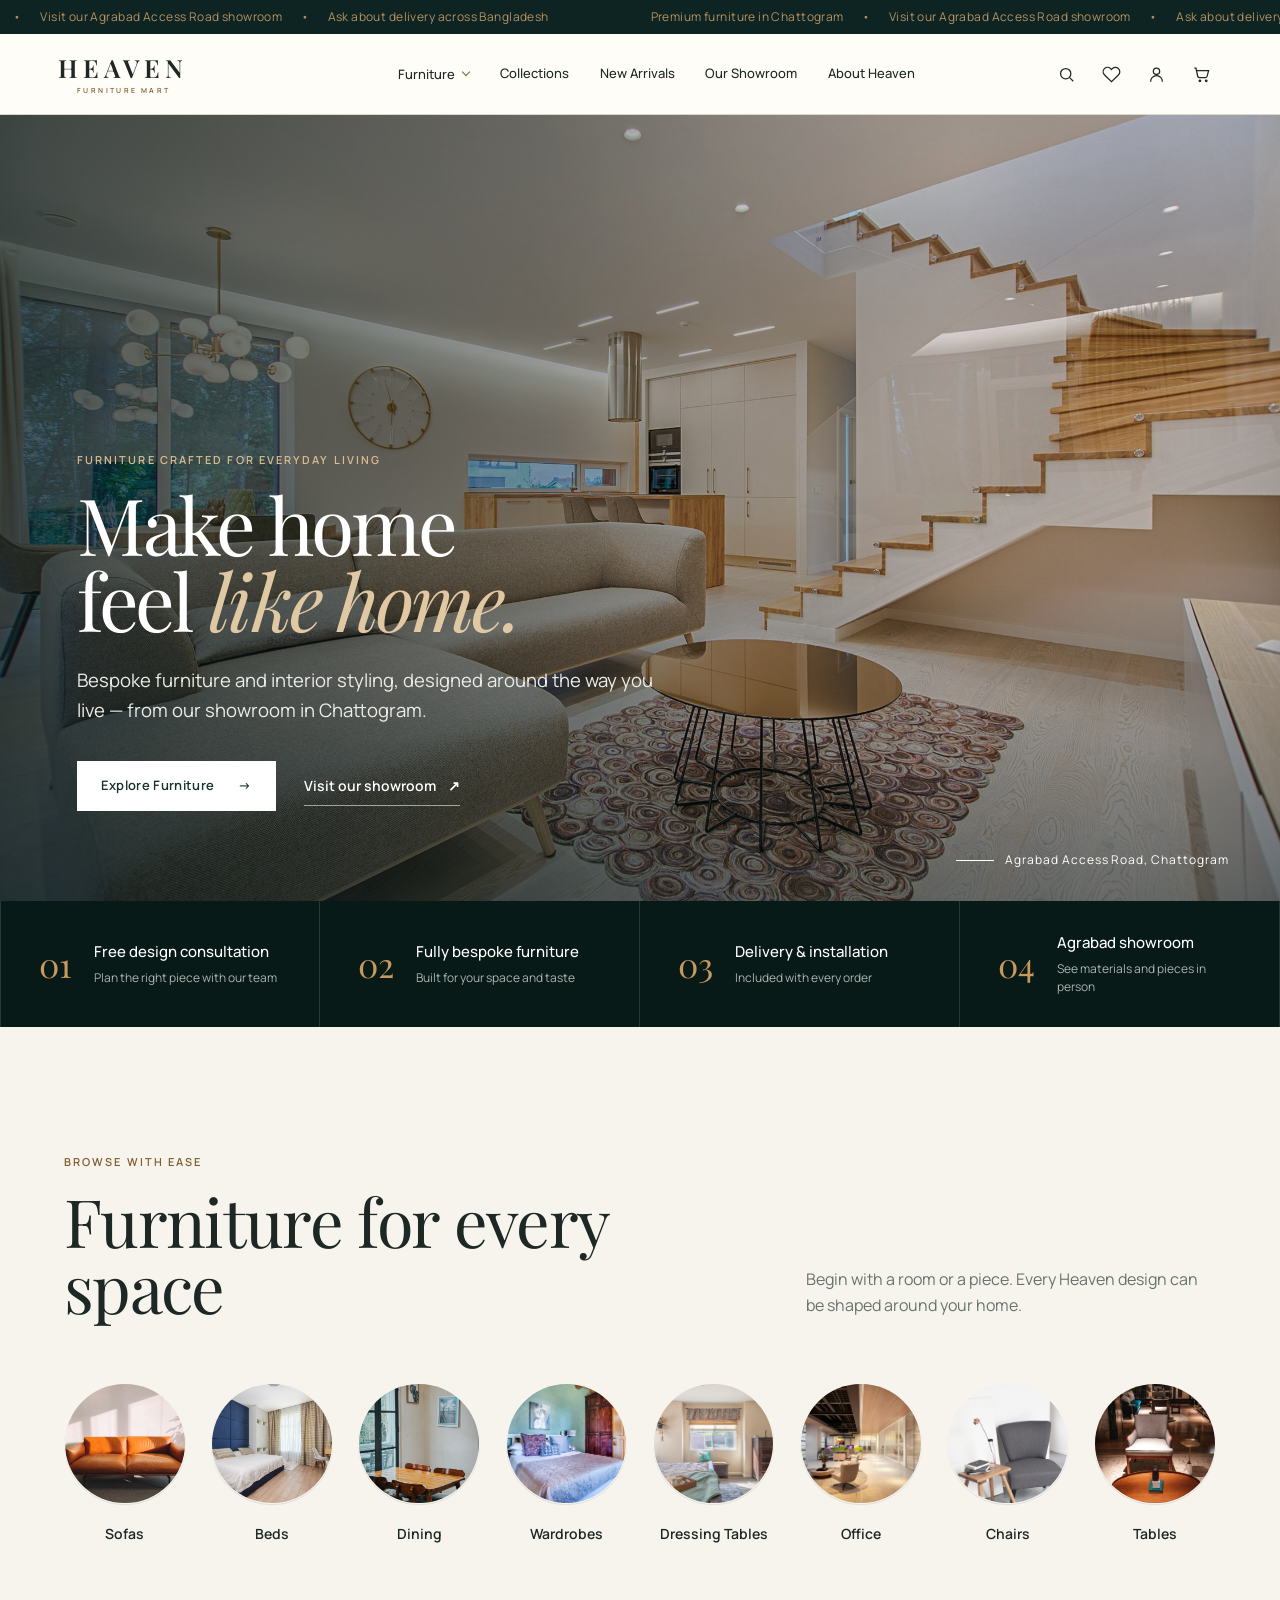
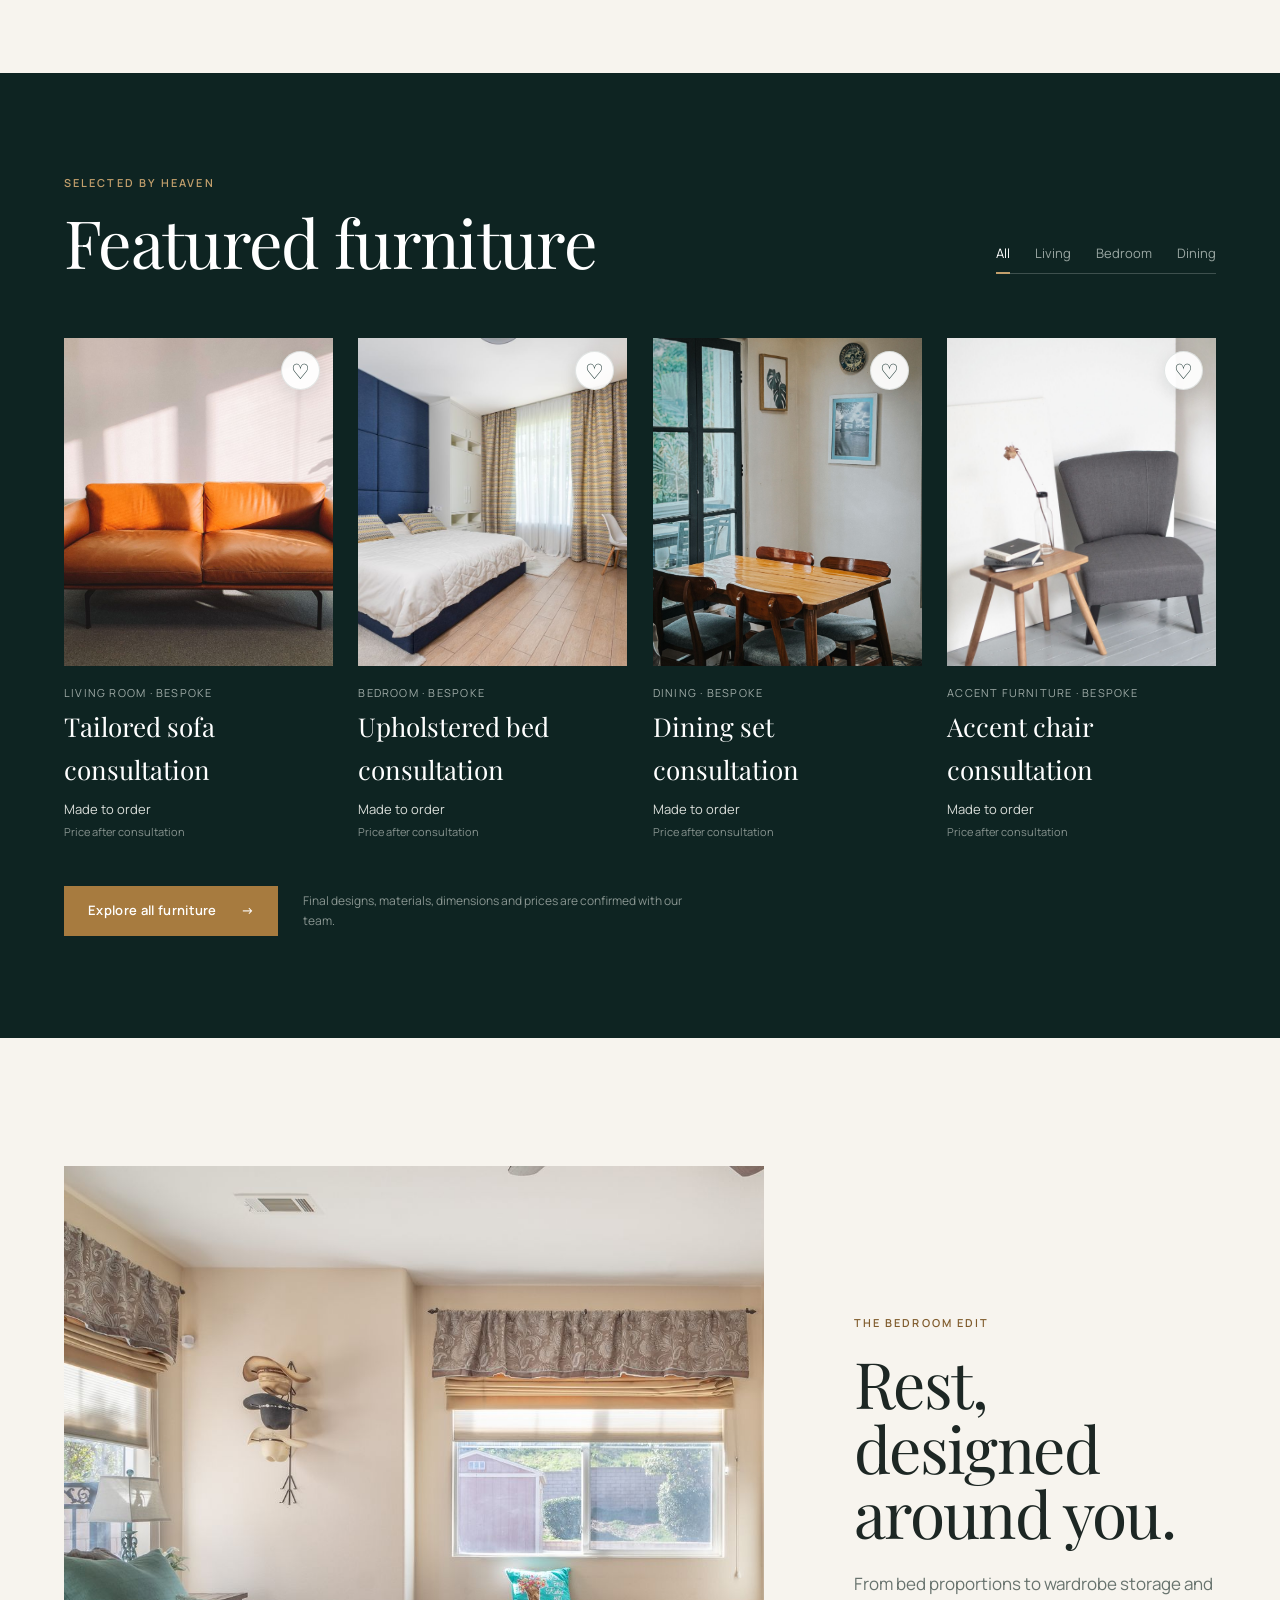
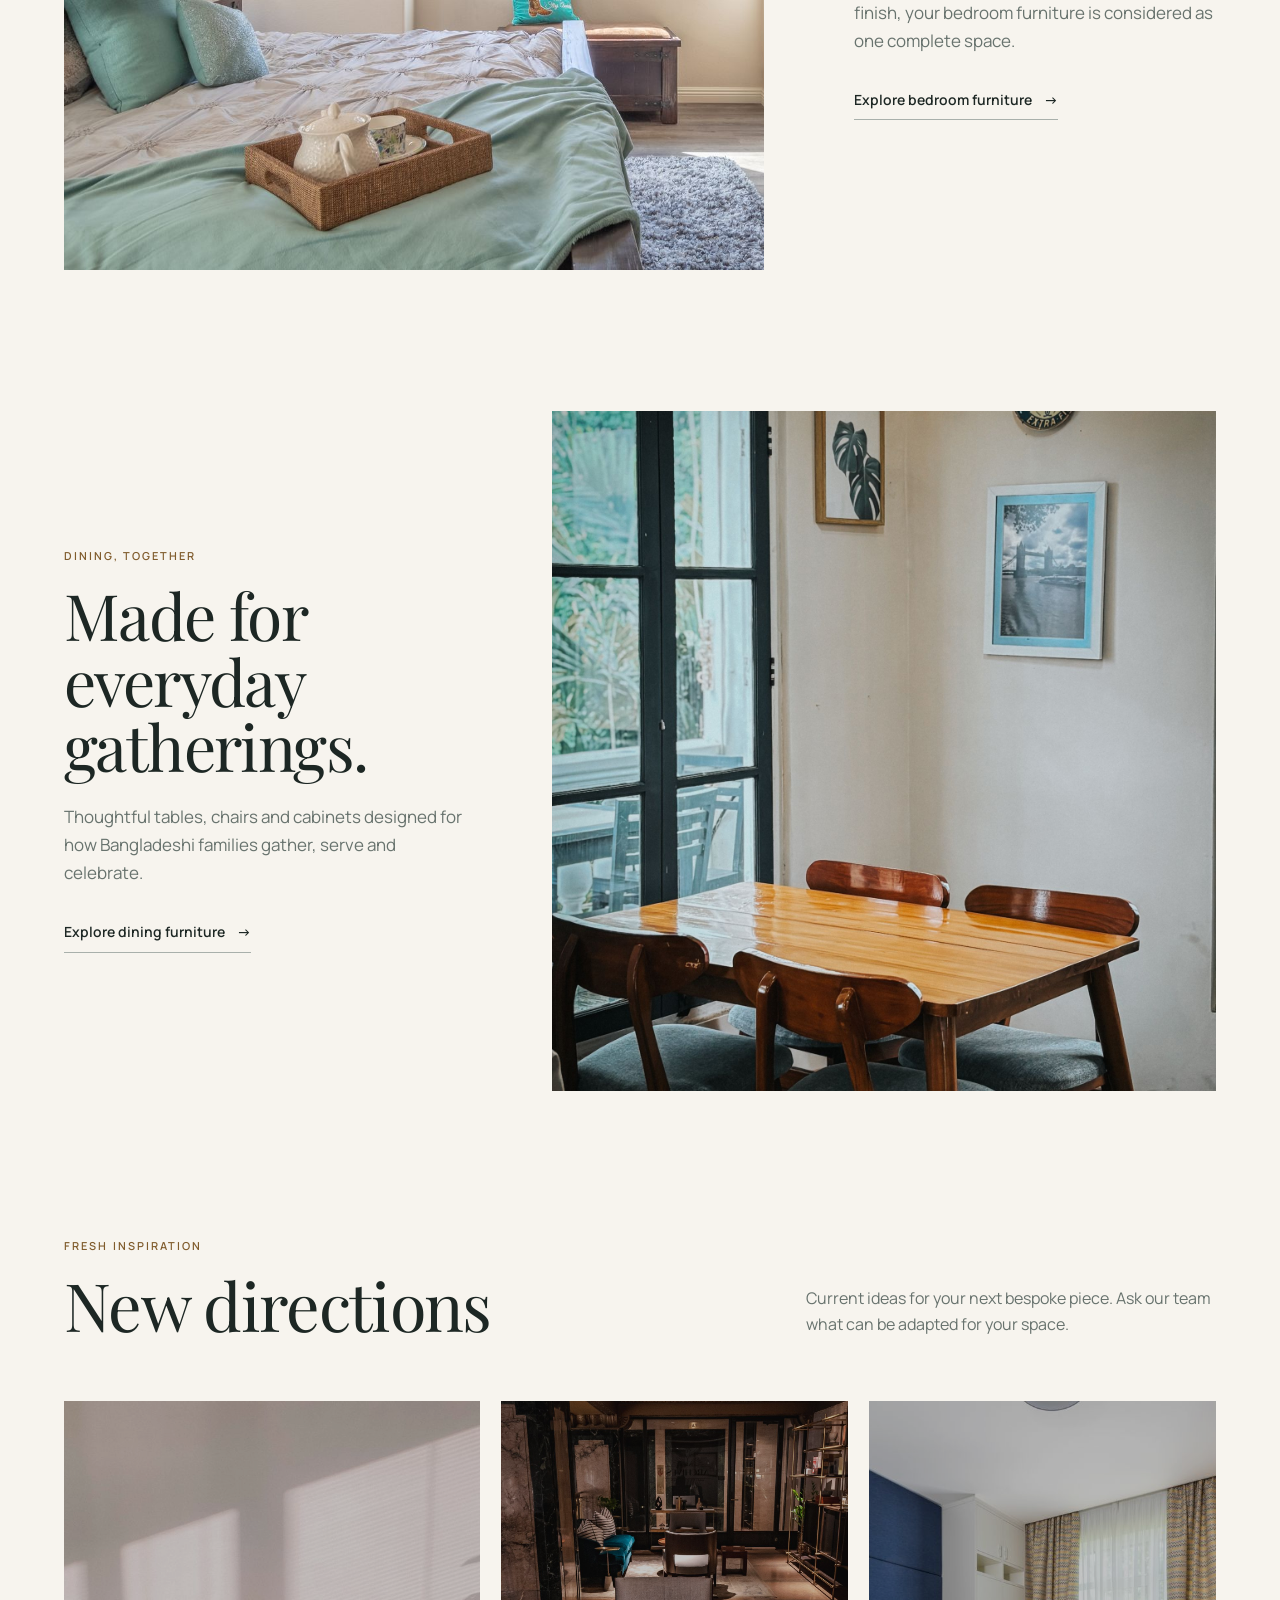
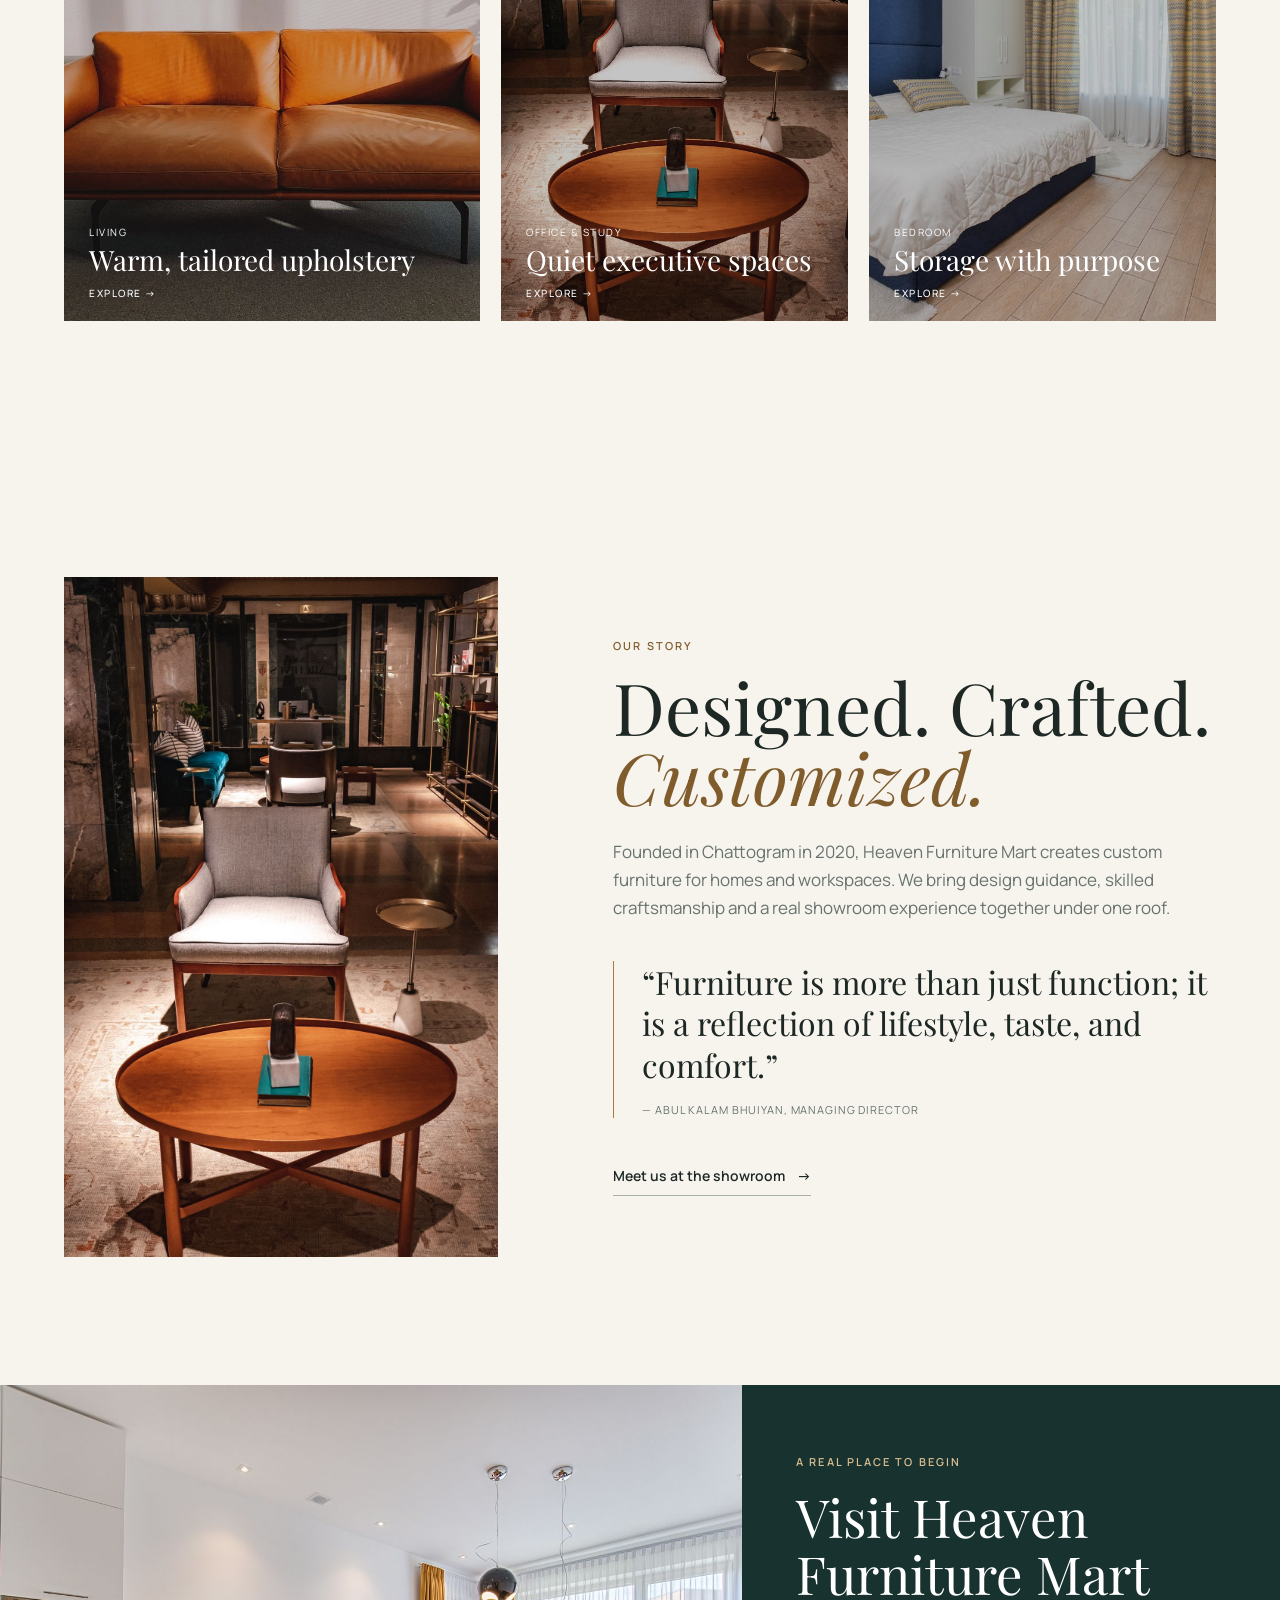
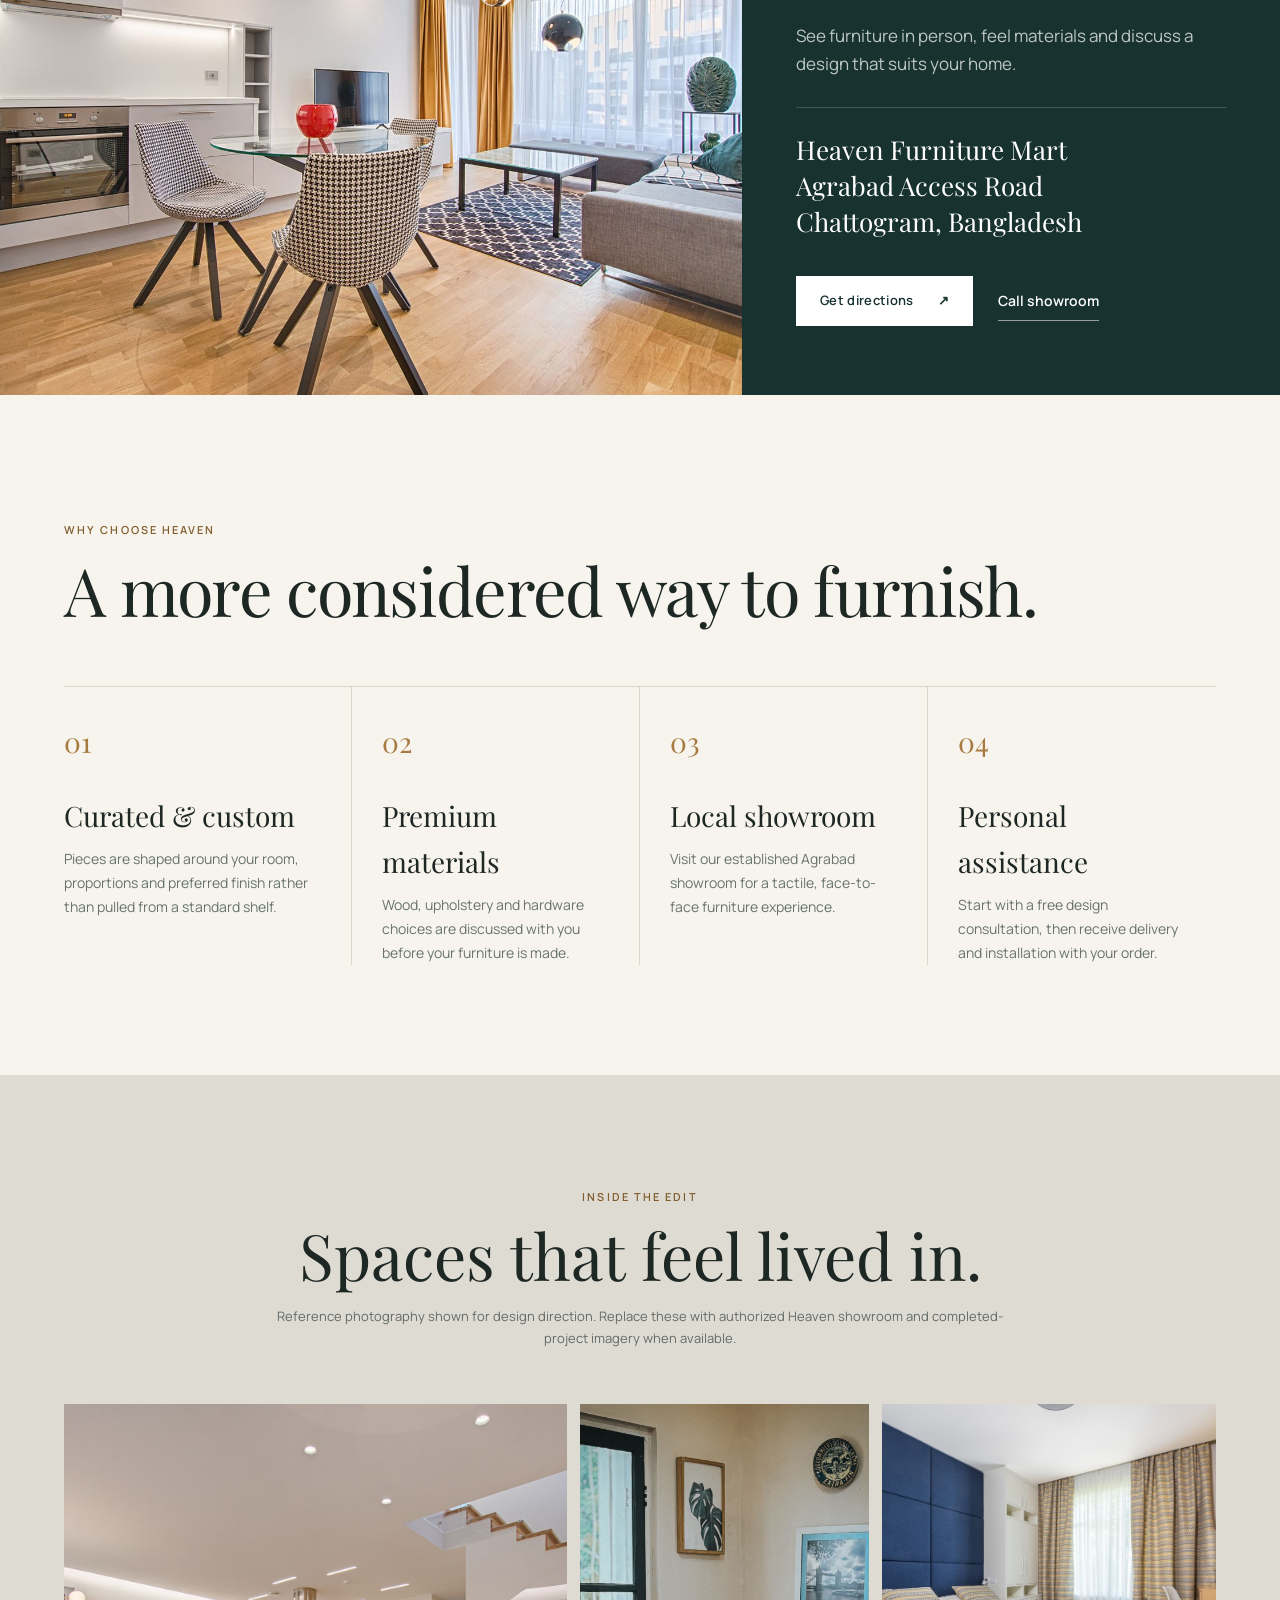
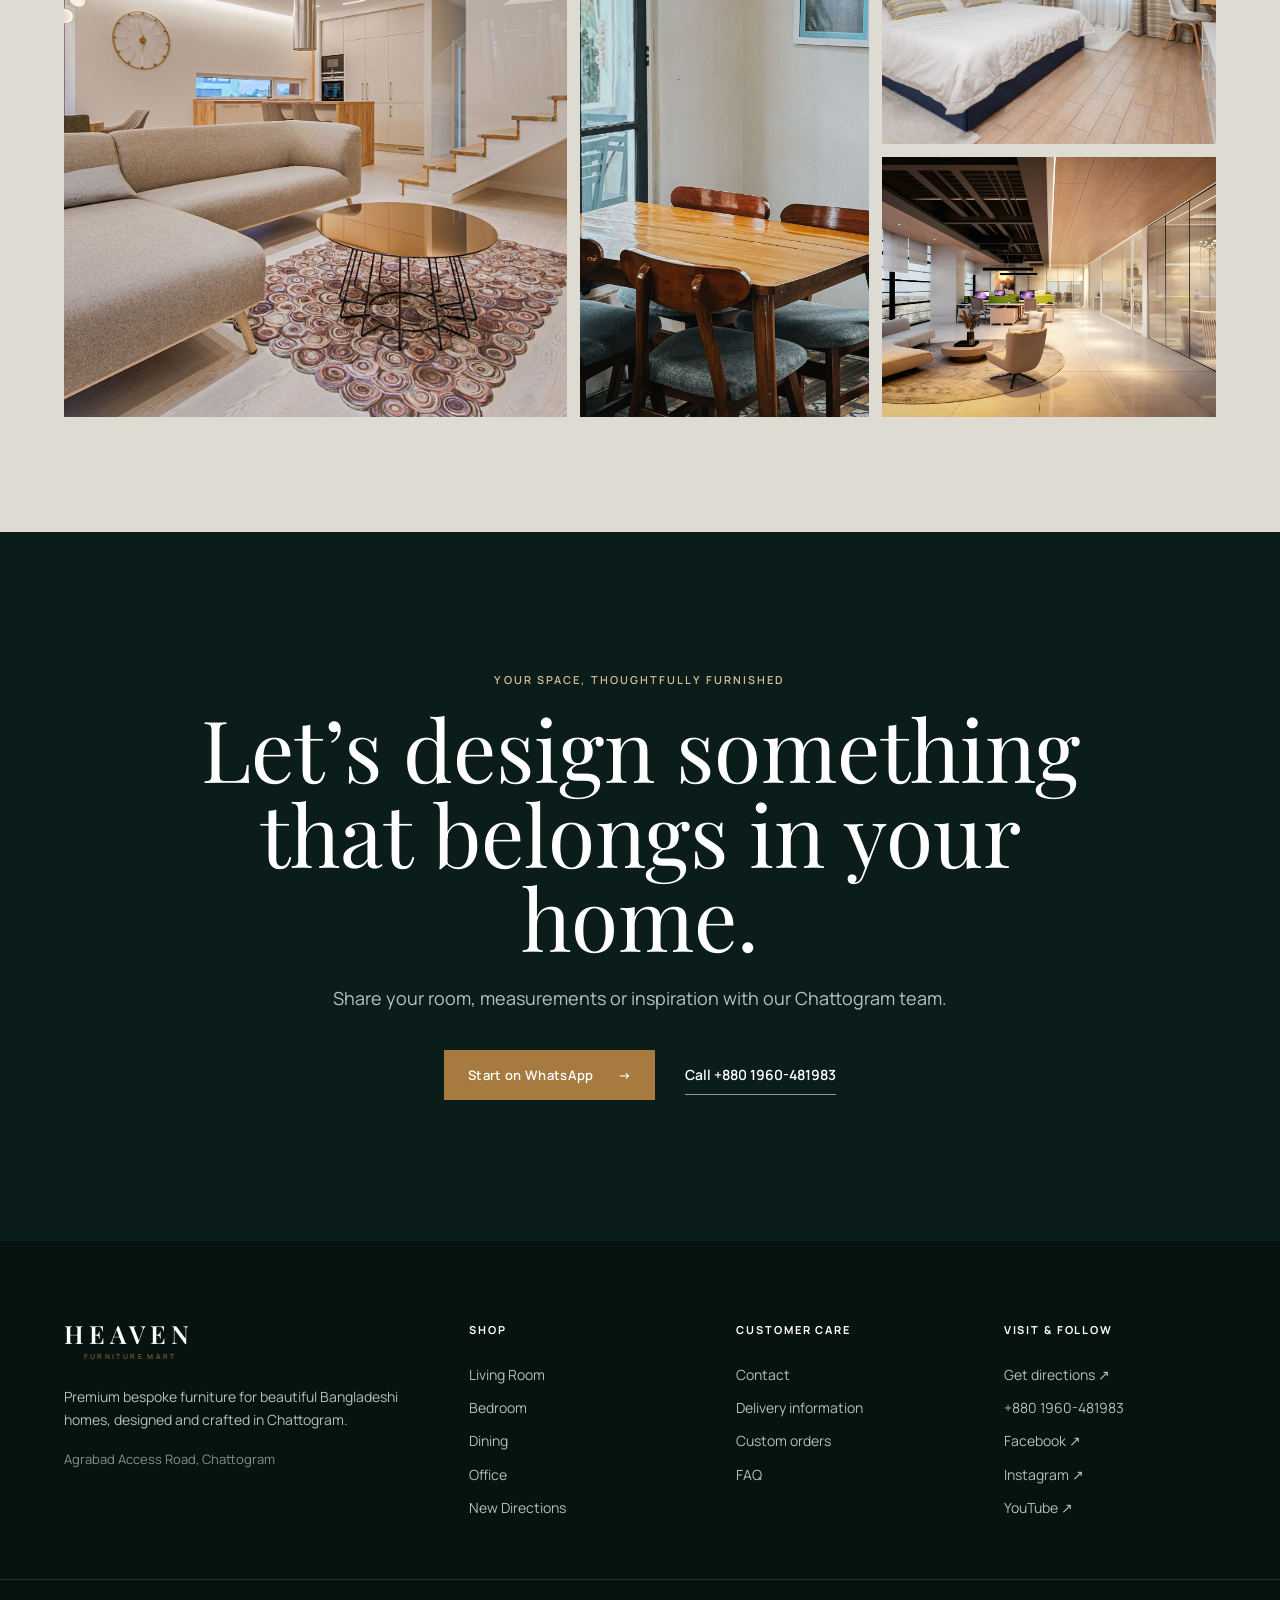
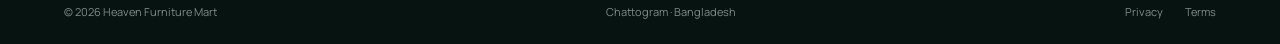
==== index.html @ 1f2bc3b7 "Add site files" ====
<!doctype html>
<html lang="en">
<head>
  <meta charset="utf-8">
  <meta name="viewport" content="width=device-width,initial-scale=1">
  <title>Heaven Furniture Mart | Furniture Shop in Chattogram</title>
  <meta name="description" content="Explore bespoke sofas, beds, dining sets, wardrobes and office furniture at Heaven Furniture Mart on Agrabad Access Road, Chattogram.">
  <meta name="theme-color" content="#17322f">
  <meta property="og:type" content="website">
  <meta property="og:title" content="Heaven Furniture Mart — Furniture Crafted Around You">
  <meta property="og:description" content="Premium bespoke furniture and interior styling from our showroom in Agrabad, Chattogram.">
  <meta property="og:locale" content="en_BD">
  <meta name="twitter:card" content="summary_large_image">
  <link rel="preconnect" href="https://fonts.googleapis.com">
  <link rel="preconnect" href="https://fonts.gstatic.com" crossorigin>
  <link href="https://fonts.googleapis.com/css2?family=Manrope:wght@400;500;600&family=Playfair+Display:ital,wght@0,500;0,600;1,500&display=swap" rel="stylesheet">
  <link rel="preload" as="image" href="assets/images/hero-living-room.jpg" fetchpriority="high">
  <link rel="stylesheet" href="styles.css">
  <script type="application/ld+json">
  {"@context":"https://schema.org","@type":["FurnitureStore","LocalBusiness"],"name":"Heaven Furniture Mart","description":"Bespoke furniture and interior styling showroom in Chattogram, Bangladesh.","foundingDate":"2020","founder":{"@type":"Person","name":"Abul Kalam Bhuiyan"},"telephone":"+8801960481983","email":"heavenfurnituremart@gmail.com","address":{"@type":"PostalAddress","streetAddress":"Agrabad Access Road","addressLocality":"Chattogram","addressCountry":"BD"},"sameAs":["https://www.facebook.com/HeavenFurnitureMart","https://www.instagram.com/heaven_furniture_ltd","https://www.youtube.com/@HeavenFurnitureMart"]}
  </script>
</head>
<body id="top">
  <a class="skip-link" href="#main">Skip to main content</a>
  <div class="utility-bar" role="note" aria-label="Heaven Furniture Mart information">
    <div class="utility-bar__track">
      <span>Premium furniture in Chattogram <i>•</i> Visit our Agrabad Access Road showroom <i>•</i> Ask about delivery across Bangladesh</span>
      <span aria-hidden="true">Premium furniture in Chattogram <i>•</i> Visit our Agrabad Access Road showroom <i>•</i> Ask about delivery across Bangladesh</span>
    </div>
  </div>

  <header class="site-header" id="siteHeader">
    <div class="nav-shell">
      <a class="brand" href="#top" aria-label="Heaven Furniture Mart home"><span class="brand__words"><b>HEAVEN</b><small>FURNITURE MART</small></span></a>
      <nav class="desktop-nav" aria-label="Primary navigation">
        <button class="nav-trigger" id="furnitureTrigger" type="button" aria-expanded="false" aria-controls="megaMenu">Furniture <span class="nav-chevron" aria-hidden="true"></span></button>
        <a href="#collections">Collections</a><a href="#new-arrivals">New Arrivals</a><a href="#showroom">Our Showroom</a><a href="#story">About Heaven</a>
      </nav>
      <div class="nav-actions">
        <button class="icon-btn search-action" type="button" data-open-search aria-label="Search furniture"><svg viewBox="0 0 24 24" aria-hidden="true"><circle cx="11" cy="11" r="6.5"/><path d="m16 16 4.5 4.5"/></svg></button>
        <button class="icon-btn desktop-action" type="button" data-wishlist aria-label="View wishlist"><svg viewBox="0 0 24 24" aria-hidden="true"><path d="M20.8 4.6a5.5 5.5 0 0 0-7.8 0L12 5.7l-1.1-1.1a5.5 5.5 0 0 0-7.8 7.8l1.1 1.1L12 21l7.8-7.5 1.1-1.1a5.5 5.5 0 0 0-.1-7.8Z"/></svg></button>
        <button class="icon-btn desktop-action" type="button" aria-label="Account — coming soon" data-toast="Online accounts will be available with the ecommerce catalogue."><svg viewBox="0 0 24 24" aria-hidden="true"><circle cx="12" cy="8" r="4"/><path d="M4.5 21a7.5 7.5 0 0 1 15 0"/></svg></button>
        <button class="icon-btn" type="button" id="cartButton" aria-label="Open cart"><svg viewBox="0 0 24 24" aria-hidden="true"><path d="M3 4h2l2.2 10.2a2 2 0 0 0 2 1.6h7.9a2 2 0 0 0 1.9-1.4L21 7H6"/><circle cx="10" cy="20" r="1"/><circle cx="18" cy="20" r="1"/></svg></button>
        <button class="menu-btn" id="menuButton" type="button" aria-expanded="false" aria-controls="mobileMenu"><span></span><span></span><span class="sr-only">Open menu</span></button>
      </div>
    </div>
    <div class="mega-menu" id="megaMenu" aria-hidden="true" inert>
      <div class="mega-menu__inner">
        <div><p class="menu-label">Furniture by room</p><div class="mega-links"><a href="living-room-furniture/">Living Room <span>→</span></a><a href="bedroom-furniture/">Bedroom <span>→</span></a><a href="dining-furniture/">Dining <span>→</span></a><a href="office-furniture/">Office &amp; Study <span>→</span></a></div></div>
        <div><p class="menu-label">Popular pieces</p><div class="mega-list"><a href="sofas/">Sofas</a><a href="beds/">Beds</a><a href="wardrobes/">Wardrobes</a><a href="#categories">Dressing tables</a><a href="#categories">Chairs</a><a href="#categories">Tables</a></div></div>
        <a class="mega-feature" href="#bespoke"><img src="assets/images/armchair.jpg" alt="Upholstered armchair and crafted wood table in a refined interior" width="1200" height="1800"><span><small>Heaven bespoke</small>Made for your space <b>Explore →</b></span></a>
      </div>
    </div>
  </header>

  <div class="mobile-menu" id="mobileMenu" aria-hidden="true" inert>
    <div class="mobile-menu__top"><span class="mobile-menu__title">Menu</span><button class="close-btn" type="button" data-close-menu aria-label="Close menu">×</button></div>
    <nav aria-label="Mobile navigation"><details><summary>Furniture <span>+</span></summary><div class="mobile-subnav"><a href="living-room-furniture/">Living Room</a><a href="bedroom-furniture/">Bedroom</a><a href="dining-furniture/">Dining</a><a href="office-furniture/">Office &amp; Study</a><a href="sofas/">Sofas</a><a href="beds/">Beds</a><a href="wardrobes/">Wardrobes</a></div></details><a href="#collections" data-mobile-link>Collections</a><a href="#new-arrivals" data-mobile-link>New Arrivals</a><a href="#showroom" data-mobile-link>Visit Showroom</a><a href="#story" data-mobile-link>About Heaven</a><a href="#contact" data-mobile-link>Contact</a></nav>
    <div class="mobile-menu__contact"><a href="tel:+8801960481983">+880 1960-481983</a><span>Agrabad Access Road, Chattogram</span></div>
  </div>

  <main id="main">
    <section class="hero hero-slider" id="heroSlider" aria-label="Featured furniture and interiors">
      <article class="hero__slide is-active" aria-hidden="false">
        <img class="hero__image" src="assets/images/hero-living-room.jpg" alt="Bright contemporary living room with upholstered sofa and wood furniture" width="2048" height="1365" fetchpriority="high">
        <div class="hero__shade"></div>
        <div class="hero__content"><p class="eyebrow eyebrow--light">Furniture crafted for everyday living</p><h1 id="hero-title">Make home feel <em>like home.</em></h1><p class="hero__copy">Bespoke furniture and interior styling, designed around the way you live — from our showroom in Chattogram.</p><div class="hero__actions"><a class="button button--light" href="#collections">Explore Furniture <span>→</span></a><a class="text-link text-link--light" href="#showroom">Visit our showroom <span>↗</span></a></div></div>
      </article>
      <article class="hero__slide" aria-hidden="true" inert>
        <img class="hero__image" src="assets/images/wardrobe-room.jpg" alt="Calm modern bedroom with fitted storage and upholstered bed" width="1200" height="797">
        <div class="hero__shade"></div>
        <div class="hero__content"><p class="eyebrow eyebrow--light">The bedroom collection</p><h2>Restful spaces, <em>made personal.</em></h2><p class="hero__copy">Beds, wardrobes and dressing furniture considered together for the way your room needs to work.</p><div class="hero__actions"><a class="button button--light" href="bedroom-furniture/">Explore Bedroom <span>→</span></a></div></div>
      </article>
      <article class="hero__slide" aria-hidden="true" inert>
        <img class="hero__image" src="assets/images/dining-room.jpg" alt="Wooden dining table and upholstered chairs in a naturally lit home" width="900" height="1350">
        <div class="hero__shade"></div>
        <div class="hero__content"><p class="eyebrow eyebrow--light">Dining designed for togetherness</p><h2>Gather beautifully, <em>every day.</em></h2><p class="hero__copy">Custom dining tables, chairs and cabinets made for family meals and memorable occasions.</p><div class="hero__actions"><a class="button button--light" href="dining-furniture/">Explore Dining <span>→</span></a></div></div>
      </article>
      <p class="hero__location"><span></span>Agrabad Access Road, Chattogram</p>
    </section>

    <section class="service-ribbon" aria-label="Customer services">
      <div><span class="service-num">01</span><p><strong>Free design consultation</strong><small>Plan the right piece with our team</small></p></div><div><span class="service-num">02</span><p><strong>Fully bespoke furniture</strong><small>Built for your space and taste</small></p></div><div><span class="service-num">03</span><p><strong>Delivery &amp; installation</strong><small>Included with every order</small></p></div><div><span class="service-num">04</span><p><strong>Agrabad showroom</strong><small>See materials and pieces in person</small></p></div>
    </section>

    <section class="section categories" id="categories" aria-labelledby="category-title">
      <div class="section-heading reveal"><div><p class="eyebrow">Browse with ease</p><h2 id="category-title">Furniture for every space</h2></div><p>Begin with a room or a piece. Every Heaven design can be shaped around your home.</p></div>
      <div class="category-grid" role="list">
        <a class="category reveal" href="sofas/" role="listitem"><span class="category__image"><img src="assets/images/sofa.jpg" alt="Warm tan upholstered sofa" width="1200" height="900" loading="lazy"></span><span>Sofas</span></a>
        <a class="category reveal" href="beds/" role="listitem" data-delay="50"><span class="category__image"><img src="assets/images/wardrobe-room.jpg" alt="Contemporary bedroom with upholstered bed" width="1200" height="797" loading="lazy"></span><span>Beds</span></a>
        <a class="category reveal" href="dining-furniture/" role="listitem" data-delay="100"><span class="category__image"><img src="assets/images/dining-room.jpg" alt="Wood dining table with upholstered chairs" width="900" height="1350" loading="lazy"></span><span>Dining</span></a>
        <a class="category reveal" href="wardrobes/" role="listitem" data-delay="150"><span class="category__image"><img src="assets/images/bedroom.jpg" alt="Solid wood wardrobe in a furnished bedroom" width="1500" height="1000" loading="lazy"></span><span>Wardrobes</span></a>
        <a class="category reveal" href="#bespoke" role="listitem" data-delay="200"><span class="category__image"><img src="assets/images/bedroom-detail.jpg" alt="Wooden dressing furniture in a bedroom" width="1600" height="1067" loading="lazy"></span><span>Dressing Tables</span></a>
        <a class="category reveal" href="office-furniture/" role="listitem" data-delay="250"><span class="category__image"><img src="assets/images/workspace.jpg" alt="Contemporary furnished office space" width="1800" height="1200" loading="lazy"></span><span>Office</span></a>
        <a class="category reveal" href="#collections" role="listitem" data-delay="300"><span class="category__image"><img src="assets/images/office-chair.jpg" alt="Grey accent chair beside a wooden table" width="900" height="1350" loading="lazy"></span><span>Chairs</span></a>
        <a class="category reveal" href="#collections" role="listitem" data-delay="350"><span class="category__image"><img src="assets/images/armchair.jpg" alt="Round handcrafted wood table in an interior" width="1200" height="1800" loading="lazy"></span><span>Tables</span></a>
      </div>
    </section>

    <section class="collection-section" id="collections" aria-labelledby="collection-title"><div class="section section--dark">
      <div class="section-heading section-heading--dark reveal"><div><p class="eyebrow">Selected by Heaven</p><h2 id="collection-title">Featured furniture</h2></div><div class="filter-tabs" role="group" aria-label="Filter featured furniture"><button class="is-active" data-filter="all">All</button><button data-filter="living">Living</button><button data-filter="bedroom">Bedroom</button><button data-filter="dining">Dining</button></div></div>
      <div class="product-grid">
        <article class="product-card reveal" data-category="living"><div class="product-card__image"><img src="assets/images/sofa.jpg" alt="Tan leather sofa in warm daylight" width="1200" height="900" loading="lazy"><button class="heart" type="button" aria-label="Save bespoke sofa inspiration" data-save aria-pressed="false">♡</button><button class="quick-view" type="button" data-quick-view="Bespoke sofa consultation" data-image="assets/images/sofa.jpg">Explore details</button></div><p class="product-card__type">Living room · Bespoke</p><h3>Tailored sofa consultation</h3><p class="product-card__price">Made to order <span>Price after consultation</span></p></article>
        <article class="product-card reveal" data-category="bedroom" data-delay="80"><div class="product-card__image"><img src="assets/images/wardrobe-room.jpg" alt="Modern upholstered bed in a bright room" width="1200" height="797" loading="lazy"><button class="heart" type="button" aria-label="Save bespoke bed inspiration" data-save aria-pressed="false">♡</button><button class="quick-view" type="button" data-quick-view="Bespoke bed consultation" data-image="assets/images/wardrobe-room.jpg">Explore details</button></div><p class="product-card__type">Bedroom · Bespoke</p><h3>Upholstered bed consultation</h3><p class="product-card__price">Made to order <span>Price after consultation</span></p></article>
        <article class="product-card reveal" data-category="dining" data-delay="160"><div class="product-card__image"><img src="assets/images/dining-room.jpg" alt="Crafted wood dining table and chairs" width="900" height="1350" loading="lazy"><button class="heart" type="button" aria-label="Save dining set inspiration" data-save aria-pressed="false">♡</button><button class="quick-view" type="button" data-quick-view="Dining set consultation" data-image="assets/images/dining-room.jpg">Explore details</button></div><p class="product-card__type">Dining · Bespoke</p><h3>Dining set consultation</h3><p class="product-card__price">Made to order <span>Price after consultation</span></p></article>
        <article class="product-card reveal" data-category="living" data-delay="240"><div class="product-card__image"><img src="assets/images/office-chair.jpg" alt="Grey upholstered accent chair with wood side table" width="900" height="1350" loading="lazy"><button class="heart" type="button" aria-label="Save accent chair inspiration" data-save aria-pressed="false">♡</button><button class="quick-view" type="button" data-quick-view="Accent chair consultation" data-image="assets/images/office-chair.jpg">Explore details</button></div><p class="product-card__type">Accent furniture · Bespoke</p><h3>Accent chair consultation</h3><p class="product-card__price">Made to order <span>Price after consultation</span></p></article>
      </div>
      <div class="section-action reveal"><a class="button button--brass" href="living-room-furniture/">Explore all furniture <span>→</span></a><p>Final designs, materials, dimensions and prices are confirmed with our team.</p></div>
    </div></section>

    <section class="section editorial" id="bespoke" aria-labelledby="bespoke-title">
      <article class="editorial-block editorial-block--large reveal"><div class="editorial-block__image"><img src="assets/images/bedroom-detail.jpg" alt="Warm bedroom with crafted solid wood furniture" width="1600" height="1067" loading="lazy"></div><div class="editorial-block__copy"><p class="eyebrow">The bedroom edit</p><h2 id="bespoke-title">Rest, designed around you.</h2><p>From bed proportions to wardrobe storage and finish, your bedroom furniture is considered as one complete space.</p><a class="text-link" href="bedroom-furniture/">Explore bedroom furniture <span>→</span></a></div></article>
      <article class="editorial-block editorial-block--reverse reveal"><div class="editorial-block__image"><img src="assets/images/dining-room.jpg" alt="Wooden dining table arranged in a calm family home" width="900" height="1350" loading="lazy"></div><div class="editorial-block__copy"><p class="eyebrow">Dining, together</p><h2>Made for everyday gatherings.</h2><p>Thoughtful tables, chairs and cabinets designed for how Bangladeshi families gather, serve and celebrate.</p><a class="text-link" href="dining-furniture/">Explore dining furniture <span>→</span></a></div></article>
    </section>

    <section class="section new-arrivals" id="new-arrivals" aria-labelledby="new-title">
      <div class="section-heading reveal"><div><p class="eyebrow">Fresh inspiration</p><h2 id="new-title">New directions</h2></div><p>Current ideas for your next bespoke piece. Ask our team what can be adapted for your space.</p></div>
      <div class="arrival-track"><a class="arrival-card reveal" href="sofas/"><img src="assets/images/sofa.jpg" alt="Streamlined tan upholstered sofa" width="1200" height="900" loading="lazy"><span><small>Living</small>Warm, tailored upholstery <b>Explore →</b></span></a><a class="arrival-card reveal" href="office-furniture/" data-delay="70"><img src="assets/images/armchair.jpg" alt="Refined lounge chair and wood table arrangement" width="1200" height="1800" loading="lazy"><span><small>Office &amp; Study</small>Quiet executive spaces <b>Explore →</b></span></a><a class="arrival-card reveal" href="bedroom-furniture/" data-delay="140"><img src="assets/images/wardrobe-room.jpg" alt="Contemporary fitted bedroom furniture" width="1200" height="797" loading="lazy"><span><small>Bedroom</small>Storage with purpose <b>Explore →</b></span></a></div>
    </section>

    <section class="story" id="story" aria-labelledby="story-title"><div class="story__image reveal"><img src="assets/images/armchair.jpg" alt="Carefully styled wood table and upholstered chair" width="1200" height="1800" loading="lazy"></div><div class="story__copy reveal"><p class="eyebrow">Our story</p><h2 id="story-title">Designed. Crafted. <em>Customized.</em></h2><p>Founded in Chattogram in 2020, Heaven Furniture Mart creates custom furniture for homes and workspaces. We bring design guidance, skilled craftsmanship and a real showroom experience together under one roof.</p><blockquote>“Furniture is more than just function; it is a reflection of lifestyle, taste, and comfort.”<cite>— Abul Kalam Bhuiyan, Managing Director</cite></blockquote><a class="text-link" href="#showroom">Meet us at the showroom <span>→</span></a></div></section>

    <section class="showroom" id="showroom" aria-labelledby="showroom-title"><div class="showroom__media"><img src="assets/images/living-room.jpg" alt="Furnished contemporary living and dining space" width="1600" height="1067" loading="lazy"></div><div class="showroom__panel reveal"><p class="eyebrow eyebrow--light">A real place to begin</p><h2 id="showroom-title">Visit Heaven Furniture Mart</h2><p>See furniture in person, feel materials and discuss a design that suits your home.</p><address>Heaven Furniture Mart<br>Agrabad Access Road<br>Chattogram, Bangladesh</address><div class="showroom__actions"><a class="button button--light" href="https://www.google.com/maps/search/?api=1&amp;query=Heaven+Furniture+Mart+Agrabad+Access+Road+Chattogram" target="_blank" rel="noopener">Get directions <span>↗</span></a><a class="text-link text-link--light" href="tel:+8801960481983">Call showroom</a></div></div></section>

    <section class="section trust-section" aria-labelledby="trust-title"><div class="section-heading reveal"><div><p class="eyebrow">Why choose Heaven</p><h2 id="trust-title">A more considered way to furnish.</h2></div></div><div class="trust-grid"><article class="reveal"><span>01</span><h3>Curated &amp; custom</h3><p>Pieces are shaped around your room, proportions and preferred finish rather than pulled from a standard shelf.</p></article><article class="reveal" data-delay="70"><span>02</span><h3>Premium materials</h3><p>Wood, upholstery and hardware choices are discussed with you before your furniture is made.</p></article><article class="reveal" data-delay="140"><span>03</span><h3>Local showroom</h3><p>Visit our established Agrabad showroom for a tactile, face-to-face furniture experience.</p></article><article class="reveal" data-delay="210"><span>04</span><h3>Personal assistance</h3><p>Start with a free design consultation, then receive delivery and installation with your order.</p></article></div></section>

    <section class="gallery" aria-labelledby="gallery-title"><div class="gallery__head reveal"><p class="eyebrow">Inside the edit</p><h2 id="gallery-title">Spaces that feel lived in.</h2><p>Reference photography shown for design direction. Replace these with authorized Heaven showroom and completed-project imagery when available.</p></div><div class="gallery__grid"><figure class="reveal"><img src="assets/images/hero-living-room.jpg" alt="Neutral living room with a generous sectional sofa" width="2048" height="1365" loading="lazy"></figure><figure class="reveal"><img src="assets/images/dining-room.jpg" alt="Wood dining set in a naturally lit home" width="900" height="1350" loading="lazy"></figure><figure class="reveal"><img src="assets/images/wardrobe-room.jpg" alt="Modern bedroom with fitted storage" width="1200" height="797" loading="lazy"></figure><figure class="reveal"><img src="assets/images/workspace.jpg" alt="Contemporary office furniture and lounge area" width="1800" height="1200" loading="lazy"></figure></div></section>

    <section class="contact-cta" id="contact" aria-labelledby="contact-title"><div class="contact-cta__inner reveal"><p class="eyebrow eyebrow--light">Your space, thoughtfully furnished</p><h2 id="contact-title">Let’s design something that belongs in your home.</h2><p>Share your room, measurements or inspiration with our Chattogram team.</p><div><a class="button button--brass" href="https://wa.me/8801960481983" target="_blank" rel="noopener">Start on WhatsApp <span>→</span></a><a class="text-link text-link--light" href="tel:+8801960481983">Call +880 1960-481983</a></div></div></section>
  </main>

<footer class="footer"><div class="footer__top"><div class="footer__brand"><a class="brand brand--footer" href="#top" aria-label="Heaven Furniture Mart home"><span class="brand__words"><b>HEAVEN</b><small>FURNITURE MART</small></span></a><p>Premium bespoke furniture for beautiful Bangladeshi homes, designed and crafted in Chattogram.</p><span>Agrabad Access Road, Chattogram</span></div><div class="footer__col"><h3>Shop</h3><a href="living-room-furniture/">Living Room</a><a href="bedroom-furniture/">Bedroom</a><a href="dining-furniture/">Dining</a><a href="office-furniture/">Office</a><a href="#new-arrivals">New Directions</a></div><div class="footer__col"><h3>Customer care</h3><a href="mailto:heavenfurnituremart@gmail.com">Contact</a><a href="#showroom">Delivery information</a><a href="#contact">Custom orders</a><a href="#contact">FAQ</a></div><div class="footer__col"><h3>Visit &amp; follow</h3><a href="https://www.google.com/maps/search/?api=1&amp;query=Heaven+Furniture+Mart+Agrabad+Access+Road+Chattogram" target="_blank" rel="noopener">Get directions ↗</a><a href="tel:+8801960481983">+880 1960-481983</a><a href="https://www.facebook.com/HeavenFurnitureMart" target="_blank" rel="noopener">Facebook ↗</a><a href="https://www.instagram.com/heaven_furniture_ltd" target="_blank" rel="noopener">Instagram ↗</a><a href="https://www.youtube.com/@HeavenFurnitureMart" target="_blank" rel="noopener">YouTube ↗</a></div></div><div class="footer__bottom"><span>© 2026 Heaven Furniture Mart</span><span>Chattogram · Bangladesh</span><div><a href="#">Privacy</a><a href="#">Terms</a></div></div></footer>

  <dialog class="search-dialog" id="searchDialog"><button class="close-btn" type="button" data-close-dialog aria-label="Close search">×</button><form method="dialog" role="search"><label for="siteSearch">What are you looking for?</label><div><input id="siteSearch" type="search" placeholder="Try “sofa”, “bed” or “dining”" autocomplete="off"><button type="submit" aria-label="Submit search">→</button></div></form><div id="searchResults" class="search-results" aria-live="polite"><p>Popular</p><a href="sofas/">Sofas</a><a href="beds/">Beds</a><a href="dining-furniture/">Dining furniture</a><a href="office-furniture/">Office furniture</a></div></dialog>
  <aside class="cart-drawer" id="cartDrawer" aria-hidden="true" aria-labelledby="cartTitle" inert><div class="drawer__top"><h2 id="cartTitle">Your selection</h2><button class="close-btn" type="button" data-close-cart aria-label="Close cart">×</button></div><div class="cart-empty"><span>0</span><h3>Your selection is empty</h3><p>Heaven furniture is made to order. Save inspiration or contact our team for a custom quotation.</p><a class="button button--dark" href="#collections" data-close-cart>Explore furniture</a></div></aside>
  <div class="page-overlay" id="pageOverlay"></div>
  <dialog class="quick-dialog" id="quickDialog"><button class="close-btn" type="button" data-close-quick aria-label="Close details">×</button><div class="quick-dialog__grid"><img id="quickImage" src="assets/images/sofa.jpg" alt=""><div><p class="eyebrow">Made by Heaven</p><h2 id="quickTitle">Bespoke furniture consultation</h2><p>Choose your preferred size, material and finish with our team. Final specifications, lead time and pricing are confirmed after consultation.</p><a class="button button--dark" id="quickWhatsApp" href="https://wa.me/8801960481983" target="_blank" rel="noopener">Enquire on WhatsApp <span>→</span></a></div></div></dialog>
  <div class="toast" id="toast" role="status" aria-live="polite"></div>
  <script src="script.js"></script>
</body>
</html>
---- styles.css ----
:root{--primary:#17322f;--primary-dark:#0e2422;--primary-light:#36534e;--secondary:#a77b3f;--secondary-dark:#805c2d;--background:#f7f4ee;--surface:#fffdf8;--ink:#1d2724;--text:#38443f;--muted:#68736e;--border:#d9d6cc;--warm:#e9e1d5;--shadow:0 14px 50px rgba(15,32,30,.12);--serif:"Playfair Display",Georgia,serif;--sans:"Manrope",Arial,sans-serif;--ease:cubic-bezier(.2,.7,.2,1)}
*{box-sizing:border-box}html{scroll-behavior:smooth;scroll-padding-top:120px}body{margin:0;background:var(--background);color:var(--ink);font-family:var(--sans);font-size:16px;line-height:1.65;-webkit-font-smoothing:antialiased;overflow-x:hidden}body.is-locked{overflow:hidden}img{display:block;max-width:100%;height:auto}a{color:inherit;text-decoration:none}button,input{font:inherit}button{color:inherit}button,a{-webkit-tap-highlight-color:transparent}address{font-style:normal}::selection{background:#cbb28a;color:#142522}.sr-only{position:absolute;width:1px;height:1px;padding:0;margin:-1px;overflow:hidden;clip:rect(0,0,0,0);white-space:nowrap;border:0}.skip-link{position:fixed;left:20px;top:-80px;z-index:999;background:#fff;color:#111;padding:12px 18px;transition:top .2s}.skip-link:focus{top:12px}:focus-visible{outline:3px solid #d5a65f;outline-offset:4px}
.utility-bar{height:34px;background:var(--primary-dark);color:#dfded7;display:flex;align-items:center;justify-content:center;padding:0 24px;position:relative;z-index:81}.utility-bar p{margin:0;font-size:12px;letter-spacing:.035em}.utility-bar span{margin:0 11px;color:#b49262}
.site-header{position:fixed;top:48px;left:0;right:0;z-index:80;padding:0 clamp(16px,3vw,46px);transition:top .35s var(--ease)}.site-header.is-scrolled{top:12px}.nav-shell{max-width:1540px;height:72px;margin:auto;background:rgba(255,253,248,.96);border:1px solid rgba(255,255,255,.6);border-radius:40px;display:flex;align-items:center;padding:0 11px 0 21px;box-shadow:0 9px 32px rgba(17,32,29,.12);backdrop-filter:blur(14px)}
.brand{display:flex;align-items:center;gap:10px;min-width:190px}.brand__mark{width:34px;height:34px;fill:none;stroke:currentColor;stroke-width:1.55;stroke-linecap:square;stroke-linejoin:miter}.brand__words{display:flex;flex-direction:column;line-height:1}.brand__words b{font-family:var(--serif);font-size:21px;letter-spacing:.15em;font-weight:400}.brand__words small{font-size:7px;letter-spacing:.28em;margin-top:5px}.desktop-nav{display:flex;align-items:center;justify-content:center;gap:clamp(16px,1.7vw,30px);flex:1}.desktop-nav a,.nav-trigger{border:0;background:none;padding:24px 0;font-size:13px;font-weight:500;cursor:pointer;white-space:nowrap;position:relative}.desktop-nav a::after,.nav-trigger::after{content:"";position:absolute;left:0;bottom:18px;height:1px;width:100%;background:var(--secondary);transform:scaleX(0);transform-origin:right;transition:transform .28s var(--ease)}.desktop-nav a:hover::after,.desktop-nav a[aria-current]::after,.nav-trigger:hover::after,.nav-trigger[aria-expanded=true]::after{transform:scaleX(1);transform-origin:left}.nav-trigger span{margin-left:3px;color:var(--secondary)}.nav-actions{display:flex;align-items:center;gap:3px}.icon-btn{border:0;background:none;width:42px;height:42px;display:grid;place-items:center;border-radius:50%;cursor:pointer;transition:background .25s}.icon-btn:hover{background:#ece8df}.icon-btn svg{width:19px;height:19px;fill:none;stroke:currentColor;stroke-width:1.6}.nav-cta{height:50px;padding:0 20px;border-radius:28px;background:var(--primary);color:#fff;display:flex;align-items:center;gap:11px;font-size:13px;font-weight:600;margin-left:7px;transition:background .25s,transform .25s}.nav-cta:hover{background:var(--primary-light)}.nav-cta:hover span{transform:translate(2px,-2px)}.nav-cta span{transition:transform .25s}.menu-btn{display:none;border:0;background:none;width:44px;height:44px;padding:12px;cursor:pointer}.menu-btn span:not(.sr-only){display:block;width:22px;height:1.5px;background:currentColor;margin:6px auto}
.mega-menu{position:absolute;top:83px;left:clamp(16px,3vw,46px);right:clamp(16px,3vw,46px);background:var(--surface);border:1px solid var(--border);box-shadow:var(--shadow);opacity:0;visibility:hidden;transform:translateY(-8px);transition:.28s var(--ease);border-radius:20px;overflow:hidden}.mega-menu.is-open{opacity:1;visibility:visible;transform:none}.mega-menu__inner{display:grid;grid-template-columns:1.25fr .8fr 360px;gap:55px;max-width:1340px;margin:auto;padding:34px}.menu-label{font-size:11px;text-transform:uppercase;letter-spacing:.17em;color:var(--muted);margin:0 0 18px}.mega-links{display:grid;grid-template-columns:1fr 1fr;gap:6px 30px}.mega-links a{font-family:var(--serif);font-size:27px;border-bottom:1px solid var(--border);padding:8px 0;display:flex;justify-content:space-between}.mega-links a span{color:var(--secondary);transition:transform .25s}.mega-links a:hover span{transform:translateX(4px)}.mega-list{display:grid;grid-template-columns:1fr 1fr;gap:11px 20px}.mega-list a{color:var(--text);font-size:14px}.mega-list a:hover{color:var(--secondary-dark)}.mega-feature{position:relative;height:190px;overflow:hidden}.mega-feature img{width:100%;height:100%;object-fit:cover;filter:brightness(.62)}.mega-feature>span{position:absolute;inset:auto 22px 18px;color:#fff;font-family:var(--serif);font-size:25px;line-height:1.08}.mega-feature small,.mega-feature b{display:block;font-family:var(--sans);font-size:10px;letter-spacing:.14em;text-transform:uppercase}.mega-feature small{margin-bottom:7px;color:#e4d7c2}.mega-feature b{font-weight:500;margin-top:11px}
.mobile-menu{display:none}.hero{min-height:720px;height:100svh;position:relative;color:#fff;display:flex;align-items:flex-end;overflow:hidden}.hero__image{position:absolute;inset:0;width:100%;height:100%;object-fit:cover;object-position:center}.hero__shade{position:absolute;inset:0;background:linear-gradient(90deg,rgba(8,23,21,.72) 0%,rgba(8,23,21,.42) 42%,rgba(8,23,21,.1) 75%),linear-gradient(0deg,rgba(7,20,19,.45),transparent 40%)}.hero__content{position:relative;z-index:2;width:min(780px,85%);margin-left:max(6vw,30px);padding-bottom:clamp(90px,10vh,130px)}.eyebrow{font-size:11px;line-height:1.3;text-transform:uppercase;letter-spacing:.19em;font-weight:600;color:var(--secondary-dark);margin:0 0 19px}.eyebrow--light{color:#d9bd91}.hero h1,.section-heading h2,.editorial-block h2,.story h2,.showroom h2,.gallery h2,.contact-cta h2{font-family:var(--serif);font-weight:400}.hero h1{font-size:clamp(58px,7.6vw,116px);line-height:.87;letter-spacing:-.035em;margin:0 0 26px;text-wrap:balance}.hero h1 em{font-weight:400;color:#e0c8a3}.hero__copy{font-size:clamp(17px,1.45vw,21px);line-height:1.65;max-width:570px;color:#ebece8;margin:0 0 35px}.hero__actions{display:flex;align-items:center;gap:28px;flex-wrap:wrap}.button{min-height:50px;padding:0 23px;display:inline-flex;align-items:center;justify-content:center;gap:24px;border:1px solid transparent;font-weight:600;font-size:13px;letter-spacing:.025em;transition:background .25s,color .25s,border .25s}.button span,.text-link span{transition:transform .25s}.button:hover span,.text-link:hover span{transform:translateX(4px)}.button--light{background:#fff;color:var(--primary)}.button--light:hover{background:#e9dfd1}.button--brass{background:var(--secondary);color:#fff}.button--brass:hover{background:var(--secondary-dark)}.button--dark{background:var(--primary);color:#fff}.button--dark:hover{background:var(--primary-light)}.text-link{display:inline-flex;align-items:center;gap:12px;border-bottom:1px solid rgba(23,50,47,.35);padding:8px 0;font-size:14px;font-weight:600}.text-link--light{color:#fff;border-color:rgba(255,255,255,.55)}.hero__location{position:absolute;z-index:2;right:max(4vw,24px);bottom:31px;margin:0;font-size:12px;letter-spacing:.08em;display:flex;align-items:center;gap:11px}.hero__location span{width:38px;height:1px;background:#fff}
.service-ribbon{background:#071614;color:#fff;display:grid;grid-template-columns:repeat(4,1fr);padding:0 clamp(24px,5vw,80px)}.service-ribbon>div{min-height:108px;border-right:1px solid rgba(255,255,255,.13);display:flex;align-items:center;gap:18px;padding:16px clamp(15px,2.1vw,34px)}.service-ribbon>div:first-child{border-left:1px solid rgba(255,255,255,.13)}.service-num{font-family:var(--serif);font-size:28px;color:#b9945f}.service-ribbon p{margin:0;line-height:1.3}.service-ribbon strong{display:block;font-size:14px;font-weight:500}.service-ribbon small{display:block;font-size:11px;color:#98a29e;margin-top:6px}
.section{max-width:1480px;margin:0 auto;padding:clamp(80px,10vw,150px) clamp(20px,5vw,80px)}.section-heading{display:flex;justify-content:space-between;align-items:end;gap:40px;margin-bottom:clamp(40px,5vw,70px)}.section-heading h2{font-size:clamp(42px,5.2vw,72px);line-height:.98;letter-spacing:-.025em;margin:0}.section-heading>p{max-width:410px;color:var(--muted);margin:0;font-size:16px}.category-grid{display:grid;grid-template-columns:repeat(8,1fr);gap:clamp(14px,2vw,31px)}.category{text-align:center;font-size:14px;font-weight:600}.category__image{display:block;border-radius:50%;aspect-ratio:1;overflow:hidden;margin-bottom:18px;border:1px solid transparent;box-shadow:0 1px 0 rgba(24,45,41,.1);transition:border .3s,box-shadow .3s}.category__image img{width:100%;height:100%;object-fit:cover;transition:transform .5s var(--ease)}.category:hover .category__image{border-color:#b9a98e;box-shadow:0 8px 25px rgba(23,50,47,.1)}.category:hover img{transform:scale(1.045)}
.collection-section{background:var(--primary-dark);color:#fff}.section--dark{padding-top:clamp(75px,8vw,120px);padding-bottom:clamp(75px,8vw,120px)}.section-heading--dark h2{color:#fff}.section-heading--dark .eyebrow{color:#c29f6c}.filter-tabs{display:flex;border-bottom:1px solid rgba(255,255,255,.2);gap:25px}.filter-tabs button{background:none;border:0;color:#99a6a2;cursor:pointer;padding:8px 0;font-size:13px;border-bottom:2px solid transparent;margin-bottom:-1px}.filter-tabs button.is-active{color:#fff;border-color:#c29f6c}.product-grid{display:grid;grid-template-columns:repeat(4,1fr);gap:clamp(14px,2vw,28px)}.product-card[hidden]{display:none}.product-card__image{aspect-ratio:.82;background:#e7e6e2;overflow:hidden;position:relative}.product-card__image>img{width:100%;height:100%;object-fit:cover;transition:transform .55s var(--ease)}.product-card:hover .product-card__image>img{transform:scale(1.035)}.heart{position:absolute;top:13px;right:13px;width:39px;height:39px;border:0;border-radius:50%;background:rgba(255,255,255,.93);font-size:21px;cursor:pointer}.heart.is-saved{background:var(--primary);color:#fff}.quick-view{position:absolute;left:12px;right:12px;bottom:12px;min-height:45px;background:#fff;border:0;transform:translateY(65px);opacity:0;transition:.3s var(--ease);cursor:pointer;font-size:13px;font-weight:600}.product-card:hover .quick-view,.quick-view:focus-visible{transform:none;opacity:1}.product-card__type{margin:18px 0 4px;color:#9eaaa6;font-size:11px;letter-spacing:.11em;text-transform:uppercase}.product-card h3{font-family:var(--serif);font-size:26px;font-weight:400;margin:0 0 7px}.product-card__price{font-size:13px;color:#d9ddd9;margin:0}.product-card__price span{display:block;color:#87938f;font-size:11px;margin-top:2px}.section-action{margin-top:45px;display:flex;align-items:center;gap:25px}.section-action p{color:#899591;font-size:12px;max-width:380px;margin:0}
.editorial{display:grid;gap:clamp(85px,11vw,170px)}.editorial-block{display:grid;grid-template-columns:minmax(0,1.45fr) minmax(320px,.75fr);align-items:center;gap:clamp(40px,7vw,110px)}.editorial-block--reverse{grid-template-columns:minmax(320px,.75fr) minmax(0,1.25fr)}.editorial-block--reverse .editorial-block__image{order:2;max-height:680px}.editorial-block__image{height:clamp(480px,55vw,760px);overflow:hidden}.editorial-block__image img{width:100%;height:100%;object-fit:cover}.editorial-block--large .editorial-block__image img{object-position:left center}.editorial-block__copy{max-width:480px}.editorial-block h2{font-size:clamp(44px,5vw,70px);line-height:1.02;margin:0 0 25px;letter-spacing:-.025em}.editorial-block__copy>p:not(.eyebrow){color:var(--muted);font-size:17px;margin:0 0 25px}
.new-arrivals{padding-top:20px}.arrival-track{display:grid;grid-template-columns:1.2fr 1fr 1fr;gap:21px}.arrival-card{position:relative;min-height:520px;overflow:hidden;color:#fff}.arrival-card img{position:absolute;inset:0;width:100%;height:100%;object-fit:cover;transition:transform .6s var(--ease);filter:brightness(.77)}.arrival-card:hover img{transform:scale(1.035)}.arrival-card>span{position:absolute;left:25px;right:25px;bottom:23px;font-family:var(--serif);font-size:28px;line-height:1.05}.arrival-card small,.arrival-card b{display:block;font-family:var(--sans);font-size:10px;letter-spacing:.15em;text-transform:uppercase}.arrival-card small{margin-bottom:8px}.arrival-card b{font-weight:500;margin-top:13px}.story{max-width:1480px;margin:0 auto;padding:clamp(80px,10vw,150px) clamp(20px,5vw,80px);display:grid;grid-template-columns:.72fr 1fr;gap:clamp(45px,9vw,140px);align-items:center}.story__image{height:680px;overflow:hidden}.story__image img{width:100%;height:100%;object-fit:cover}.story h2{font-size:clamp(48px,5.6vw,78px);line-height:.97;margin:0 0 27px}.story h2 em{color:var(--secondary-dark);font-weight:400}.story__copy>p:not(.eyebrow){color:var(--muted);font-size:17px;max-width:640px}.story blockquote{font-family:var(--serif);font-size:clamp(25px,2.5vw,35px);line-height:1.3;margin:38px 0;padding-left:28px;border-left:1px solid var(--secondary);max-width:670px}.story cite{display:block;font-family:var(--sans);font-size:11px;letter-spacing:.08em;color:var(--muted);font-style:normal;margin-top:18px;text-transform:uppercase}
.showroom{display:grid;grid-template-columns:1.38fr .82fr;min-height:680px;background:var(--primary);color:#fff}.showroom__media img{width:100%;height:100%;object-fit:cover}.showroom__panel{display:flex;flex-direction:column;justify-content:center;padding:clamp(45px,7vw,105px)}.showroom h2{font-size:clamp(45px,5vw,72px);line-height:1;margin:0 0 25px}.showroom__panel>p:not(.eyebrow){color:#bec8c3;font-size:17px}.showroom address{border-top:1px solid rgba(255,255,255,.18);padding-top:24px;margin-top:18px;font-family:var(--serif);font-size:26px;line-height:1.4}.showroom__actions{display:flex;align-items:center;gap:25px;flex-wrap:wrap;margin-top:35px}.trust-section{padding-bottom:110px}.trust-grid{display:grid;grid-template-columns:repeat(4,1fr);border-top:1px solid var(--border)}.trust-grid article{padding:32px 30px 0 0;border-right:1px solid var(--border);min-height:230px}.trust-grid article:not(:first-child){padding-left:30px}.trust-grid article:last-child{border-right:0}.trust-grid span{font-family:var(--serif);font-size:28px;color:var(--secondary)}.trust-grid h3{font-family:var(--serif);font-size:28px;font-weight:400;margin:28px 0 8px}.trust-grid p{color:var(--muted);font-size:14px;line-height:1.7;margin:0}
.gallery{background:#dedbd3;padding:clamp(75px,9vw,130px) clamp(20px,5vw,80px)}.gallery__head{max-width:760px;margin:0 auto 55px;text-align:center}.gallery h2{font-size:clamp(46px,5vw,72px);line-height:1;margin:0 0 19px}.gallery__head>p:not(.eyebrow){color:#626b67;font-size:13px}.gallery__grid{display:grid;grid-template-columns:1.25fr .72fr .83fr;grid-template-rows:340px 260px;gap:13px;max-width:1480px;margin:auto}.gallery figure{margin:0;overflow:hidden}.gallery figure:first-child{grid-row:1/3}.gallery figure:nth-child(2){grid-row:1/3}.gallery figure:nth-child(3){grid-column:3}.gallery figure:nth-child(4){grid-column:3}.gallery img{width:100%;height:100%;object-fit:cover;transition:transform .55s var(--ease)}.gallery figure:hover img{transform:scale(1.03)}
.contact-cta{background:#0a1d1b;color:#fff;padding:clamp(85px,11vw,155px) 20px}.contact-cta__inner{max-width:990px;margin:auto;text-align:center}.contact-cta h2{font-size:clamp(48px,6.7vw,92px);line-height:.98;margin:0 0 25px}.contact-cta p:not(.eyebrow){color:#b8c2bd;font-size:18px}.contact-cta__inner>div{display:flex;align-items:center;justify-content:center;gap:30px;flex-wrap:wrap;margin-top:37px}
.footer{background:#061311;color:#b4beba}.footer__top{max-width:1480px;margin:auto;padding:80px clamp(20px,5vw,80px) 60px;display:grid;grid-template-columns:1.65fr repeat(3,1fr);gap:55px}.brand--footer{color:#fff;margin-bottom:25px}.footer__brand>p{max-width:360px;font-size:14px}.footer__brand>span{font-size:13px;color:#84908c}.footer__col{display:flex;flex-direction:column;align-items:flex-start;gap:10px}.footer__col h3{font-size:11px;text-transform:uppercase;letter-spacing:.17em;color:#fff;margin:0 0 14px}.footer__col a{font-size:14px}.footer__col a:hover{color:#d2ad79}.footer__bottom{max-width:1480px;margin:auto;border-top:1px solid rgba(255,255,255,.12);padding:23px clamp(20px,5vw,80px);display:flex;justify-content:space-between;gap:20px;font-size:11px;color:#7f8c87}.footer__bottom div{display:flex;gap:22px}
.search-dialog,.quick-dialog{border:0;padding:0;color:var(--ink);box-shadow:var(--shadow)}.search-dialog::backdrop,.quick-dialog::backdrop{background:rgba(4,17,15,.68);backdrop-filter:blur(3px)}.search-dialog{width:min(760px,calc(100% - 30px));background:var(--surface);padding:clamp(35px,6vw,72px)}.close-btn{border:0;background:none;font-family:Arial,sans-serif;font-size:34px;font-weight:300;line-height:1;cursor:pointer}.search-dialog>.close-btn,.quick-dialog>.close-btn{position:absolute;right:22px;top:18px}.search-dialog label{font-family:var(--serif);font-size:clamp(33px,5vw,55px);display:block;margin-bottom:25px}.search-dialog form>div{display:flex;border-bottom:1px solid var(--ink)}.search-dialog input{width:100%;border:0;background:none;outline:0;padding:15px 0;font-size:17px}.search-dialog form button{border:0;background:none;font-size:24px;cursor:pointer}.search-results{padding-top:25px;display:flex;gap:11px 20px;flex-wrap:wrap}.search-results p{width:100%;font-size:10px;text-transform:uppercase;letter-spacing:.15em;color:var(--muted);margin:0}.search-results a{font-size:14px;border-bottom:1px solid var(--border)}.cart-drawer{position:fixed;z-index:101;right:0;top:0;width:min(440px,100%);height:100%;background:var(--surface);padding:26px;transform:translateX(105%);transition:transform .36s var(--ease)}.cart-drawer.is-open{transform:none}.drawer__top{display:flex;align-items:center;justify-content:space-between;border-bottom:1px solid var(--border);padding-bottom:18px}.drawer__top h2{font-family:var(--serif);font-size:32px;font-weight:400;margin:0}.cart-empty{text-align:center;margin-top:22vh}.cart-empty>span{display:grid;place-items:center;width:60px;height:60px;border:1px solid var(--border);border-radius:50%;margin:auto;font-family:var(--serif);font-size:25px}.cart-empty h3{font-family:var(--serif);font-size:31px;font-weight:400;margin:22px 0 7px}.cart-empty p{color:var(--muted);font-size:14px;margin:0 auto 25px;max-width:320px}.page-overlay{position:fixed;inset:0;background:rgba(4,17,15,.64);z-index:100;opacity:0;visibility:hidden;transition:.3s}.page-overlay.is-active{opacity:1;visibility:visible}.quick-dialog{width:min(900px,calc(100% - 30px));background:var(--surface)}.quick-dialog__grid{display:grid;grid-template-columns:1fr 1fr}.quick-dialog__grid img{width:100%;height:520px;object-fit:cover}.quick-dialog__grid>div{padding:65px 45px;display:flex;flex-direction:column;justify-content:center}.quick-dialog h2{font-family:var(--serif);font-size:45px;font-weight:400;line-height:1;margin:0 0 20px}.quick-dialog p:not(.eyebrow){color:var(--muted);margin:0 0 25px}.quick-dialog .button{align-self:flex-start}.toast{position:fixed;left:50%;bottom:25px;z-index:120;transform:translate(-50%,20px);background:#fff;color:var(--ink);box-shadow:var(--shadow);padding:13px 19px;opacity:0;visibility:hidden;transition:.3s;font-size:13px}.toast.is-visible{opacity:1;visibility:visible;transform:translate(-50%,0)}
.reveal{opacity:0;transform:translateY(18px);transition:opacity .62s var(--ease),transform .62s var(--ease)}.reveal.is-visible{opacity:1;transform:none}
.catalog-main{padding-top:120px}.catalog-hero{padding:90px clamp(20px,5vw,80px) 70px;max-width:1480px;margin:auto;display:grid;grid-template-columns:1fr .9fr;gap:60px;align-items:end}.breadcrumbs{font-size:12px;color:var(--muted);margin-bottom:35px}.breadcrumbs a{text-decoration:underline;text-underline-offset:3px}.catalog-hero h1{font-family:var(--serif);font-weight:400;font-size:clamp(56px,7vw,96px);line-height:.95;margin:0 0 25px}.catalog-hero p{font-size:17px;color:var(--muted);max-width:630px}.catalog-hero img{width:100%;height:460px;object-fit:cover}.catalog-content{background:#ebe7df}.catalog-content .section{padding-top:80px}.catalog-intro{display:grid;grid-template-columns:.7fr 1.3fr;gap:70px;border-bottom:1px solid #cbc7be;padding-bottom:55px;margin-bottom:60px}.catalog-intro h2{font-family:var(--serif);font-size:45px;font-weight:400;line-height:1;margin:0}.catalog-intro p{margin:0;color:var(--text);font-size:17px}.catalog-links{display:flex;flex-wrap:wrap;gap:10px;margin-top:24px}.catalog-links a{border:1px solid #bbb7ad;padding:9px 14px;font-size:13px}.catalog-note{padding:25px 0;color:var(--muted);font-size:13px}
@media(max-width:1230px){.desktop-nav{gap:14px}.desktop-nav a:nth-last-child(-n+2){display:none}.desktop-action:nth-of-type(2),.desktop-action:nth-of-type(3){display:none}.category-grid{grid-template-columns:repeat(4,1fr);gap:35px}.mega-menu__inner{grid-template-columns:1.2fr .8fr 280px}.trust-grid{grid-template-columns:1fr 1fr}.trust-grid article:nth-child(2){border-right:0}.footer__top{grid-template-columns:1.3fr repeat(3,1fr)}}
@media(max-width:900px){.utility-bar{display:none}.site-header,.site-header.is-scrolled{top:12px;padding:0 14px}.nav-shell{height:62px;padding-left:15px}.brand{min-width:0;margin-right:auto}.brand__mark{width:30px;height:30px}.brand__words b{font-size:18px}.brand__words small{font-size:6px}.desktop-nav,.nav-cta,.desktop-action{display:none}.menu-btn{display:block}.mega-menu{display:none}.mobile-menu{display:block;position:fixed;inset:0 0 0 auto;width:min(430px,100%);background:var(--surface);z-index:110;padding:23px;transform:translateX(103%);transition:transform .35s var(--ease)}.mobile-menu.is-open{transform:none}.mobile-menu__top{display:flex;align-items:center;justify-content:space-between;border-bottom:1px solid var(--border);padding-bottom:18px}.mobile-menu__title{font-family:var(--serif);font-size:32px}.mobile-menu nav{display:flex;flex-direction:column;margin-top:20px}.mobile-menu nav>a,.mobile-menu summary{font-family:var(--serif);font-size:34px;line-height:1.15;padding:12px 0;border-bottom:1px solid var(--border);list-style:none;cursor:pointer}.mobile-menu summary{display:flex;justify-content:space-between}.mobile-menu summary::-webkit-details-marker{display:none}.mobile-subnav{display:grid;grid-template-columns:1fr 1fr;padding:15px 0 18px;gap:11px}.mobile-subnav a{font-size:14px;color:var(--muted)}.mobile-menu__contact{position:absolute;bottom:28px;left:23px;display:flex;flex-direction:column;font-size:13px;color:var(--muted)}.mobile-menu__contact a{color:var(--ink);font-weight:600}.hero{min-height:660px;height:90svh}.hero__content{margin-left:26px;padding-bottom:92px}.hero h1{font-size:clamp(54px,12vw,83px)}.hero__location{left:26px;right:auto}.service-ribbon{grid-template-columns:1fr 1fr;padding:0 20px}.service-ribbon>div,.service-ribbon>div:first-child{border-left:0;border-right:0;border-bottom:1px solid rgba(255,255,255,.12)}.section-heading{align-items:start;flex-direction:column}.product-grid{grid-template-columns:1fr 1fr}.quick-view{opacity:1;transform:none}.editorial-block,.editorial-block--reverse{grid-template-columns:1fr}.editorial-block--reverse .editorial-block__image{order:0}.editorial-block__image{height:580px}.arrival-track{grid-template-columns:1fr 1fr}.arrival-card:first-child{grid-column:1/-1}.story{grid-template-columns:1fr}.story__image{height:540px}.showroom{grid-template-columns:1fr}.showroom__media{height:480px}.trust-grid{grid-template-columns:1fr 1fr}.gallery__grid{grid-template-columns:1fr 1fr;grid-template-rows:340px 300px}.gallery figure:first-child{grid-row:1}.gallery figure:nth-child(2){grid-row:1/3}.gallery figure:nth-child(3){grid-column:1}.gallery figure:nth-child(4){display:none}.footer__top{grid-template-columns:1.3fr 1fr}.footer__brand{grid-row:1/3}.catalog-hero{grid-template-columns:1fr;padding-top:40px}.catalog-hero img{height:400px}.catalog-intro{grid-template-columns:1fr;gap:20px}}
@media(max-width:560px){.nav-shell{border-radius:34px}.brand__words small{display:none}.hero{height:80svh;min-height:620px}.hero__image{object-position:58% center}.hero__shade{background:linear-gradient(90deg,rgba(8,23,21,.77),rgba(8,23,21,.28)),linear-gradient(0deg,rgba(7,20,19,.5),transparent 50%)}.hero__content{width:calc(100% - 42px);margin-left:21px;padding-bottom:105px}.hero h1{font-size:58px;line-height:.91}.hero__copy{font-size:16px;line-height:1.55}.hero__actions{align-items:flex-start;flex-direction:column;gap:15px}.button{min-height:48px}.hero__location{left:21px;font-size:10px}.service-ribbon{grid-template-columns:1fr;padding:10px 21px}.service-ribbon>div{min-height:84px;padding:12px 0}.service-num{font-size:24px}.section{padding-left:20px;padding-right:20px}.section-heading h2{font-size:44px}.category-grid{grid-template-columns:repeat(3,1fr);gap:26px 13px}.category{font-size:12px}.category__image{margin-bottom:10px}.product-grid{gap:30px 10px}.product-card h3{font-size:21px}.product-card__type{font-size:9px}.product-card__price span{font-size:10px}.heart{top:8px;right:8px;width:36px;height:36px}.quick-view{left:8px;right:8px;bottom:8px;min-height:40px}.filter-tabs{width:100%;overflow:auto}.section-action{align-items:flex-start;flex-direction:column}.editorial{gap:90px}.editorial-block__image{height:420px}.editorial-block h2{font-size:46px}.arrival-track{display:flex;overflow-x:auto;scroll-snap-type:x mandatory;margin-right:-20px;padding-right:20px}.arrival-card,.arrival-card:first-child{flex:0 0 84%;min-height:440px;scroll-snap-align:start}.story__image{height:450px}.story blockquote{padding-left:20px}.showroom__media{height:360px}.showroom__panel{padding:55px 20px 65px}.trust-grid{grid-template-columns:1fr}.trust-grid article,.trust-grid article:not(:first-child){padding:26px 0;border-right:0;border-bottom:1px solid var(--border);min-height:0}.gallery__grid{display:grid;grid-template-columns:1fr 1fr;grid-template-rows:300px 220px}.gallery figure:first-child{grid-column:1/-1}.gallery figure:nth-child(2){grid-row:2;grid-column:1}.gallery figure:nth-child(3){grid-row:2;grid-column:2}.contact-cta h2{font-size:50px}.contact-cta__inner>div{flex-direction:column}.footer__top{grid-template-columns:1fr 1fr;gap:45px 22px}.footer__brand{grid-column:1/-1;grid-row:auto}.footer__bottom{flex-direction:column}.quick-dialog__grid{grid-template-columns:1fr}.quick-dialog__grid img{height:240px}.quick-dialog__grid>div{padding:35px 23px}.quick-dialog h2{font-size:36px}.catalog-main{padding-top:85px}.catalog-hero{padding-left:20px;padding-right:20px}.catalog-hero h1{font-size:58px}.catalog-hero img{height:300px}.catalog-intro h2{font-size:38px}}
@media(prefers-reduced-motion:reduce){html{scroll-behavior:auto}*,*::before,*::after{animation-duration:.01ms!important;animation-iteration-count:1!important;transition-duration:.01ms!important}.reveal{opacity:1;transform:none}}
.catalog-nav{position:fixed;z-index:20;left:3vw;right:3vw;top:18px;height:68px;padding:0 20px;background:rgba(255,253,248,.96);border:1px solid #fff;border-radius:40px;box-shadow:var(--shadow);display:flex;align-items:center}.catalog-nav .brand{margin-right:auto}.catalog-nav nav{display:flex;align-items:center;gap:24px;font-size:13px}.catalog-nav nav a:hover{color:var(--secondary-dark)}.catalog-nav .button{margin-left:25px}.catalog-products{display:grid;grid-template-columns:repeat(3,1fr);gap:22px}.catalog-card{background:var(--surface)}.catalog-card img{width:100%;height:390px;object-fit:cover}.catalog-card>div{padding:24px}.catalog-card small{font-size:10px;letter-spacing:.13em;text-transform:uppercase;color:var(--secondary-dark)}.catalog-card h3{font-family:var(--serif);font-size:30px;font-weight:400;margin:8px 0}.catalog-card p{color:var(--muted);font-size:14px;margin:0 0 20px}.catalog-cta{background:var(--primary);color:#fff;padding:80px 20px;text-align:center}.catalog-cta h2{font-family:var(--serif);font-size:clamp(42px,5vw,68px);line-height:1;margin:0 auto 18px;max-width:800px;font-weight:400}.catalog-cta p{color:#bdc8c3;margin:0 auto 30px}.catalog-footer{background:#061311;color:#aab4af;padding:27px clamp(20px,5vw,80px);display:flex;justify-content:space-between;gap:20px;font-size:12px}.catalog-footer a{color:#fff}
@media(max-width:900px){.catalog-nav nav{display:none}.catalog-nav .button{margin-left:12px}.catalog-products{grid-template-columns:1fr 1fr}.catalog-card img{height:320px}}
@media(max-width:560px){.catalog-nav{left:14px;right:14px;top:12px;height:62px;padding:0 12px}.catalog-nav .button{padding:0 15px}.catalog-products{grid-template-columns:1fr}.catalog-card img{height:360px}.catalog-footer{flex-direction:column}}

/* Refined navigation, wordmark and carousel */
.site-header{position:sticky;top:0;padding:0;background:var(--surface);border-bottom:1px solid var(--border)}
.site-header.is-scrolled{top:0}
.nav-shell{max-width:none;height:80px;border:0;border-radius:0;box-shadow:none;background:var(--surface);padding:0 clamp(22px,4.5vw,74px)}
.brand{min-width:210px}
.brand__words b{font-family:var(--serif);font-size:25px;font-weight:600;letter-spacing:.2em}
.brand__words small{font-family:var(--sans);font-size:7px;font-weight:600;letter-spacing:.34em;margin-top:7px;color:var(--secondary-dark)}
.desktop-nav{justify-content:center;gap:clamp(22px,2.4vw,40px)}
.desktop-nav a,.nav-trigger{font-size:13px;padding:28px 0}
.desktop-nav a::after,.nav-trigger::after{bottom:21px}
.mega-menu{top:80px;left:0;right:0;border-radius:0;border-width:0 0 1px;box-shadow:0 28px 50px rgba(15,32,30,.12)}
.hero{height:calc(100svh - 114px);min-height:650px;display:block}
.hero__slide{position:absolute;inset:0;opacity:0;visibility:hidden;transition:opacity 1s var(--ease),visibility 1s;overflow:hidden}
.hero__slide.is-active{opacity:1;visibility:visible;z-index:1}
.hero__slide .hero__image{transform:scale(1.025);transition:transform 7s ease}
.hero__slide.is-active .hero__image{transform:scale(1.07)}
.hero__slide .hero__content{position:absolute;left:0;bottom:0;opacity:0;transform:translateY(28px)}
.hero__slide.is-active .hero__content{opacity:1;transform:none;transition:opacity .8s .2s var(--ease),transform .8s .2s var(--ease)}
.hero h2{font-family:var(--serif);font-weight:500;font-size:clamp(58px,7.6vw,112px);line-height:.9;letter-spacing:-.035em;margin:0 0 26px;text-wrap:balance}
.hero h2 em{font-weight:500;color:#e0c8a3}
.hero__controls{position:absolute;z-index:4;left:max(6vw,30px);bottom:30px;display:flex;align-items:center;gap:15px}
.hero__controls>button{width:40px;height:40px;border:1px solid rgba(255,255,255,.55);border-radius:50%;background:rgba(7,22,20,.22);color:#fff;cursor:pointer;transition:background .3s,border .3s,transform .3s}
.hero__controls>button:hover{background:#fff;color:var(--primary);transform:scale(1.06)}
.hero__dots{display:flex;align-items:center;gap:9px}
.hero__dots button{width:24px;height:2px;padding:0;border:0;background:rgba(255,255,255,.45);cursor:pointer;transition:width .45s var(--ease),background .45s}
.hero__dots button.is-active{width:46px;background:#fff}
.hero__location{z-index:4}
.category__image,.category__image img{transition-duration:.85s}
.category__image img{transition-timing-function:var(--ease)}
.category:hover img{transform:scale(1.065)}
.heart{color:var(--primary);border:1px solid rgba(23,50,47,.12);box-shadow:0 5px 18px rgba(15,32,30,.1);transition:background .3s,color .3s,transform .3s}
.heart:hover{background:var(--primary);color:#fff;transform:scale(1.07)}
.quick-view{background:var(--primary);color:#fff;border:1px solid rgba(255,255,255,.25);letter-spacing:.02em;box-shadow:0 8px 24px rgba(14,36,34,.2)}
.quick-view::after{content:"  →";margin-left:8px}
.quick-view:hover{background:#fff;color:var(--primary)}
.gallery figure.reveal,.story__image.reveal{transform:none;transition-duration:.8s}

@media(max-width:900px){
  .site-header,.site-header.is-scrolled{top:0;padding:0}
  .nav-shell{height:70px;padding:0 16px}
  .brand{min-width:0}
  .brand__words b{font-size:21px;letter-spacing:.18em}
  .brand__words small{display:block;font-size:6px;letter-spacing:.27em;margin-top:5px}
  .hero{height:calc(90svh - 70px);min-height:620px}
  .mobile-menu{padding:30px 26px;background:var(--surface)}
  .mobile-menu__top{border-bottom:0;padding-bottom:34px}
  .mobile-menu__title{font-family:var(--sans);font-size:12px;font-weight:600;letter-spacing:.18em;text-transform:uppercase;color:var(--muted)}
  .mobile-menu nav{gap:19px;margin-top:8px}
  .mobile-menu nav>a,.mobile-menu summary{font-family:var(--sans);font-size:19px;font-weight:500;line-height:1.3;padding:3px 0;border-bottom:0}
  .mobile-menu summary span{font-weight:400;color:var(--secondary-dark)}
  .mobile-subnav{padding:18px 0 3px;gap:14px 22px}
  .mobile-subnav a{font-size:13px}
  .mobile-menu__contact{left:26px;bottom:30px;gap:4px}
  .hero__controls{left:26px;bottom:25px}
}
@media(max-width:560px){
  .nav-shell{border-radius:0}
  .hero{height:calc(82svh - 70px);min-height:590px}
  .hero h1,.hero h2{font-size:52px;line-height:.93}
  .hero__content{padding-bottom:105px}
  .hero__location{display:none}
  .hero__controls{bottom:24px;left:21px}
}
@media(prefers-reduced-motion:reduce){.hero__slide .hero__image,.hero__slide.is-active .hero__image{transform:none}.hero__slide .hero__content,.hero__slide.is-active .hero__content{transform:none;transition:none}}

/* Precision refinement: marquee, hierarchy and spacing */
.utility-bar{overflow:hidden;white-space:nowrap;padding:0}
.utility-bar__track{display:flex;align-items:center;width:max-content;will-change:transform;animation:utilityMarquee 34s linear infinite}
.utility-bar__track:hover{animation-play-state:paused}
.utility-bar__track>span{display:block;flex:none;padding-right:80px;font-size:12px;letter-spacing:.035em}
.utility-bar__track i{font-style:normal;color:#b49262;margin:0 16px}
@keyframes utilityMarquee{from{transform:translateX(0)}to{transform:translateX(-50%)}}

.brand__words{align-items:center;text-align:center}
.brand__words b,.brand__words small{width:100%;text-align:center}
.brand__words small{text-indent:.34em}
.nav-trigger{display:inline-flex;align-items:center;justify-content:center;gap:8px;line-height:1}
.nav-trigger .nav-chevron{width:6px;height:6px;margin:0 0 4px;border-right:1px solid var(--secondary-dark);border-bottom:1px solid var(--secondary-dark);transform:rotate(45deg);transition:transform .3s var(--ease)}
.nav-trigger[aria-expanded=true] .nav-chevron{margin:4px 0 0;transform:rotate(225deg)}

.site-header{transition:background .4s var(--ease),border-color .4s var(--ease),box-shadow .4s var(--ease)}
.site-header.is-scrolled{background:rgba(255,253,248,.76);border-color:rgba(185,180,168,.48);box-shadow:0 10px 34px rgba(15,32,30,.08);backdrop-filter:blur(18px);-webkit-backdrop-filter:blur(18px)}
.site-header.is-scrolled .nav-shell{background:transparent}

.hero h1,.hero h2{max-width:820px;font-size:clamp(52px,6.15vw,92px);line-height:.97;letter-spacing:-.04em;text-wrap:balance}
.hero__copy{max-width:590px}
.hero__controls{display:none}

.service-ribbon{padding:0;background:#081a18}
.service-ribbon>div{min-height:126px;padding:22px clamp(22px,3vw,48px);gap:22px;align-items:center}
.service-num{font-size:34px;line-height:1;color:#c59a5c}
.service-ribbon strong{font-size:15px;line-height:1.35}
.service-ribbon small{font-size:12px;line-height:1.45;margin-top:7px;color:#a8b5b0}

.category.reveal{transition-duration:1.05s}
.category__image,.category__image img{transition-duration:1.2s}
.category:hover img{transform:scale(1.055)}

.showroom{grid-template-columns:1.16fr .84fr;min-height:610px}
.showroom__panel{padding:clamp(42px,4.2vw,70px)}
.showroom h2{max-width:600px;font-size:clamp(42px,4.1vw,60px);line-height:1.08;text-wrap:balance;margin-bottom:20px}
.showroom__panel>p:not(.eyebrow){max-width:510px;margin-top:0}
.showroom address{margin-top:12px}

@media(max-width:900px){
  .utility-bar{display:flex;height:30px}
  .utility-bar__track>span{font-size:11px;padding-right:64px}
  .hero h1,.hero h2{max-width:680px;font-size:clamp(48px,9vw,70px);line-height:1}
  .service-ribbon>div{min-height:112px;padding:20px 24px}
  .service-ribbon strong{font-size:14px}
  .showroom__panel{padding:48px 28px 58px}
  .showroom h2{font-size:clamp(40px,7vw,54px);max-width:680px}
}
@media(max-width:560px){
  .hero h1,.hero h2{font-size:clamp(40px,12vw,54px);line-height:1.01;letter-spacing:-.035em;max-width:360px}
  .hero__copy{font-size:15px;line-height:1.6;max-width:345px}
  .service-ribbon{padding:10px 20px}
  .service-ribbon>div{min-height:104px;padding:18px 2px;gap:18px}
  .service-ribbon>div:last-child{border-bottom:0}
  .service-num{font-size:31px;min-width:39px}
  .service-ribbon strong{font-size:15px}
  .service-ribbon small{font-size:12px}
  .showroom__panel{padding:44px 20px 52px}
  .showroom h2{font-size:40px;line-height:1.08;max-width:390px}
}
@media(prefers-reduced-motion:reduce){
  .utility-bar__track{width:100%;justify-content:center;animation:none;transform:none}
  .utility-bar__track>span{padding-right:0}
  .utility-bar__track>span[aria-hidden=true]{display:none}
}

/* Final motion and inner-page consistency */
.product-card__image>img{transition-duration:.8s}
.product-card:hover .product-card__image>img{transform:scale(1.06)}
.reveal{transform:translateY(24px);transition-duration:.75s}
.catalog-nav{position:sticky;left:auto;right:auto;top:0;width:100%;height:80px;border-radius:0;border-width:0 0 1px;box-shadow:none;padding:0 clamp(22px,4.5vw,74px);background:var(--surface)}
.catalog-main{padding-top:0}
.catalog-nav .brand{min-width:210px}
@media(max-width:900px){.catalog-nav{height:70px;padding:0 16px}.catalog-nav .brand{min-width:0}}
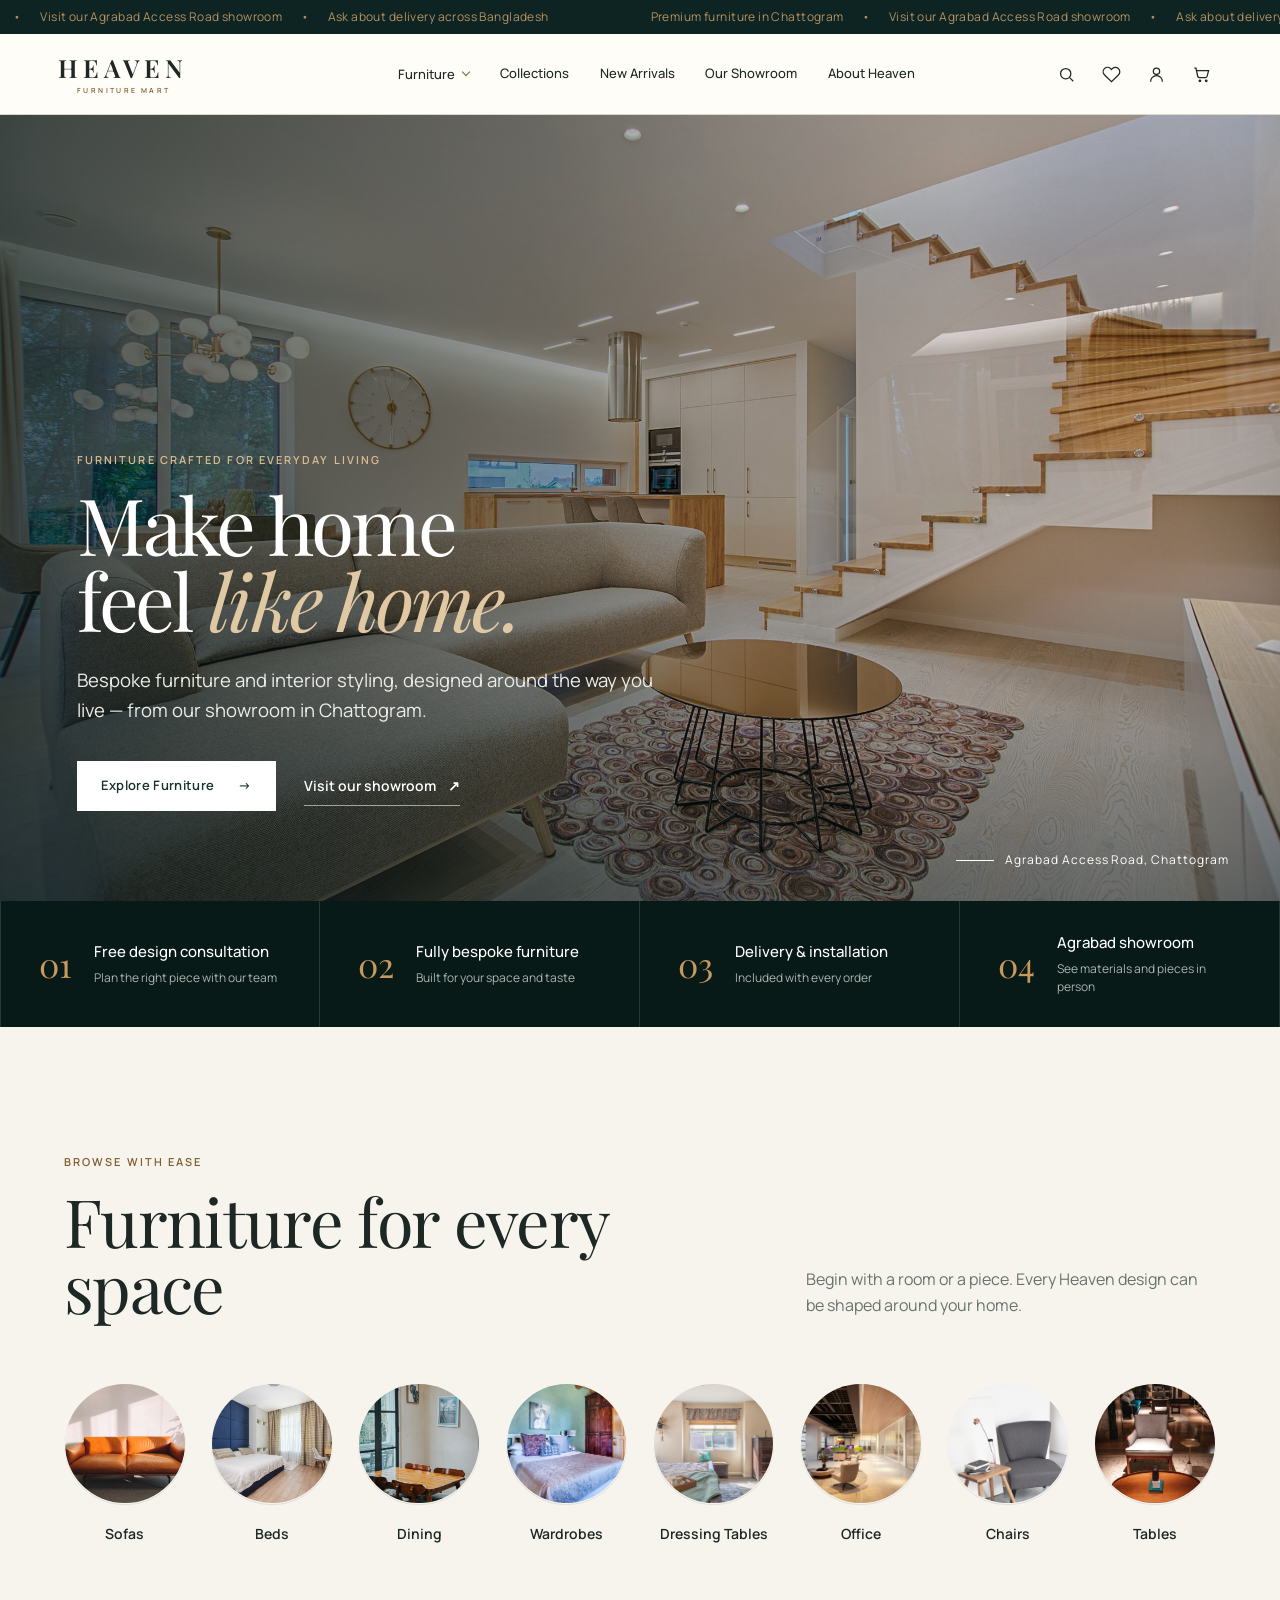
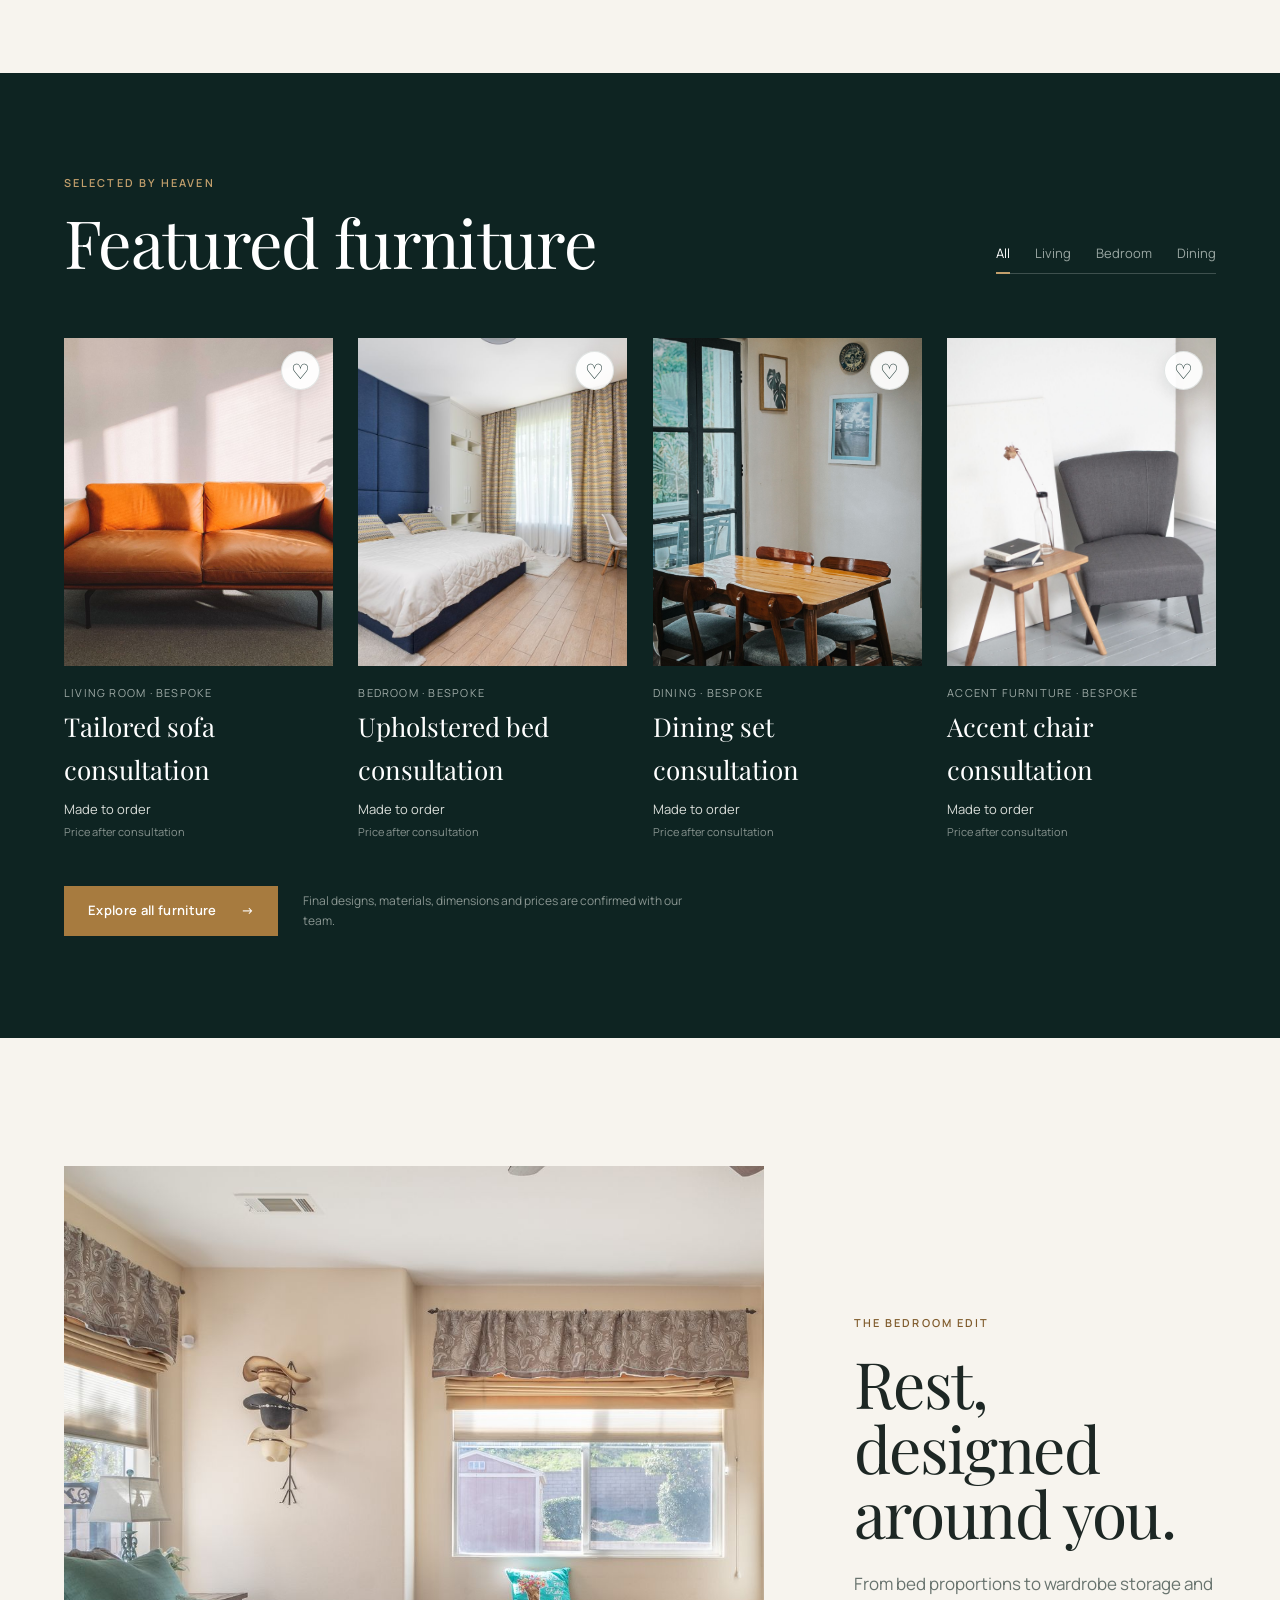
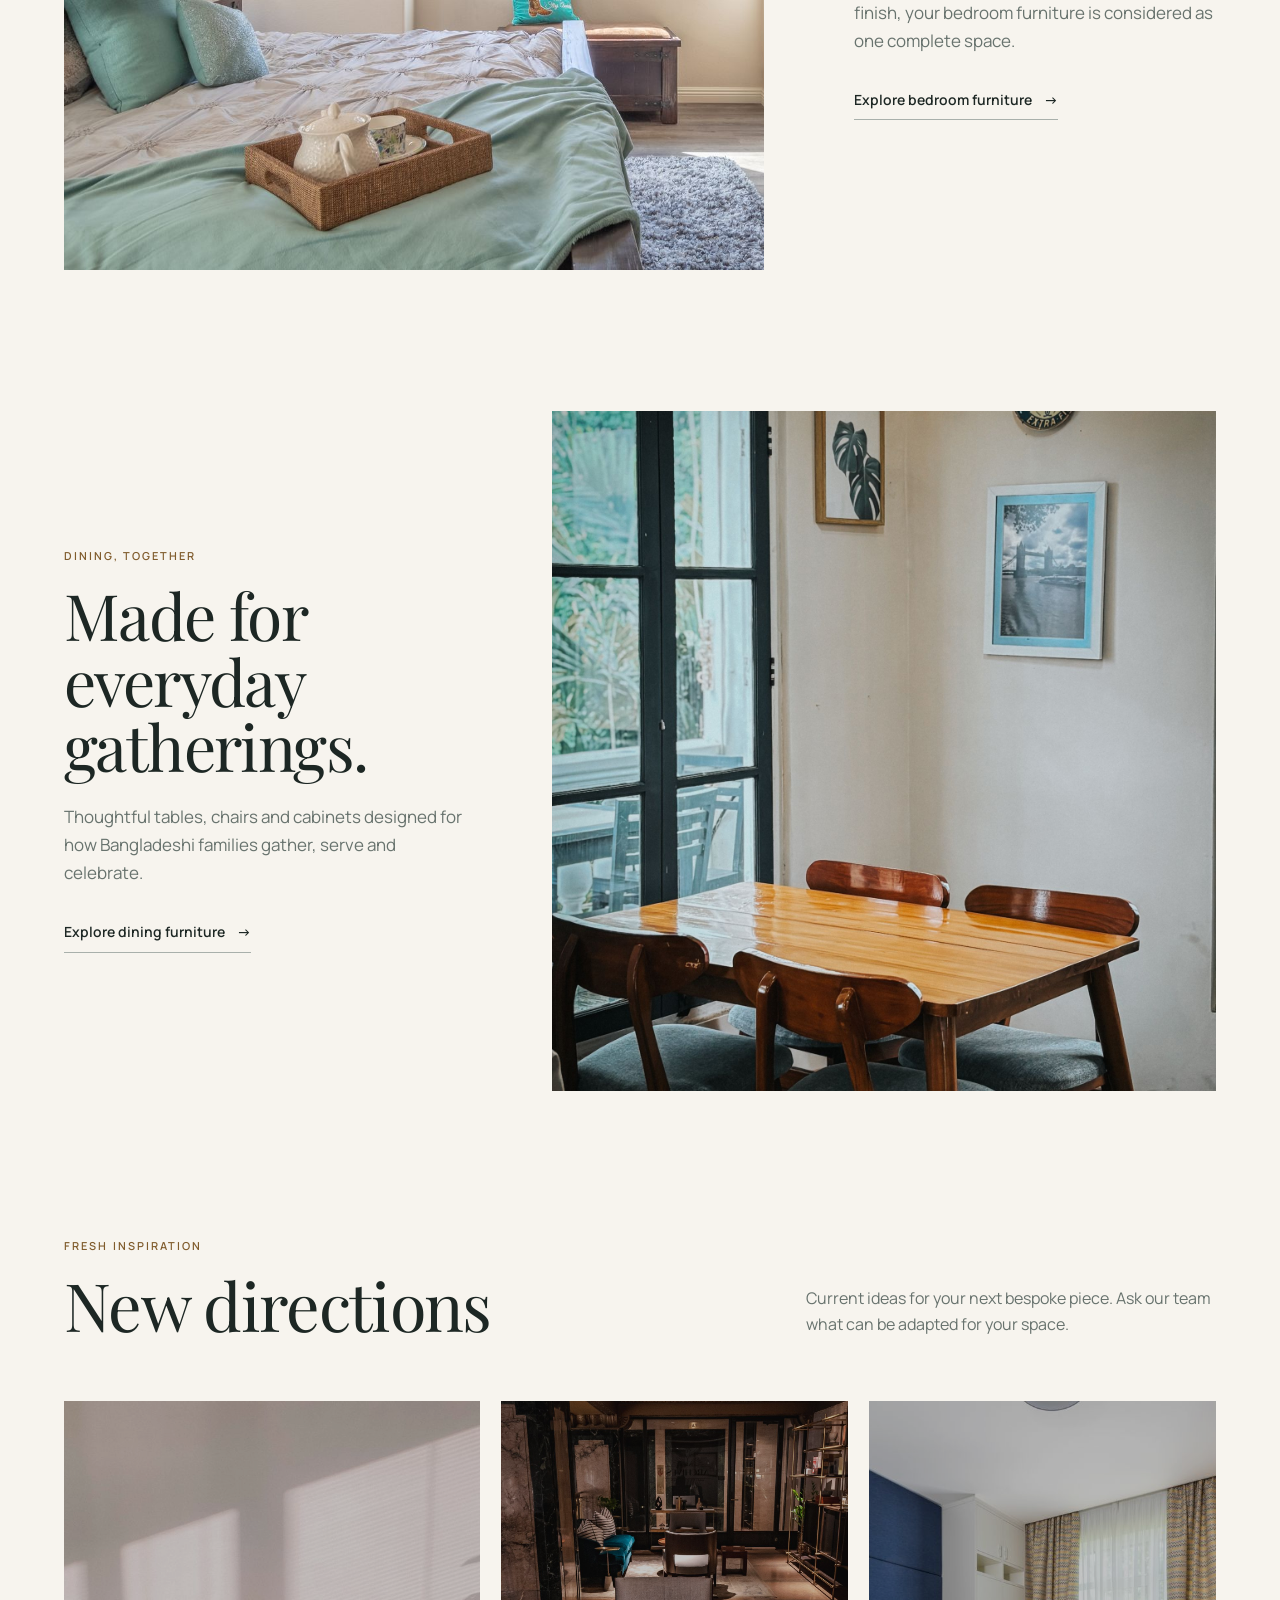
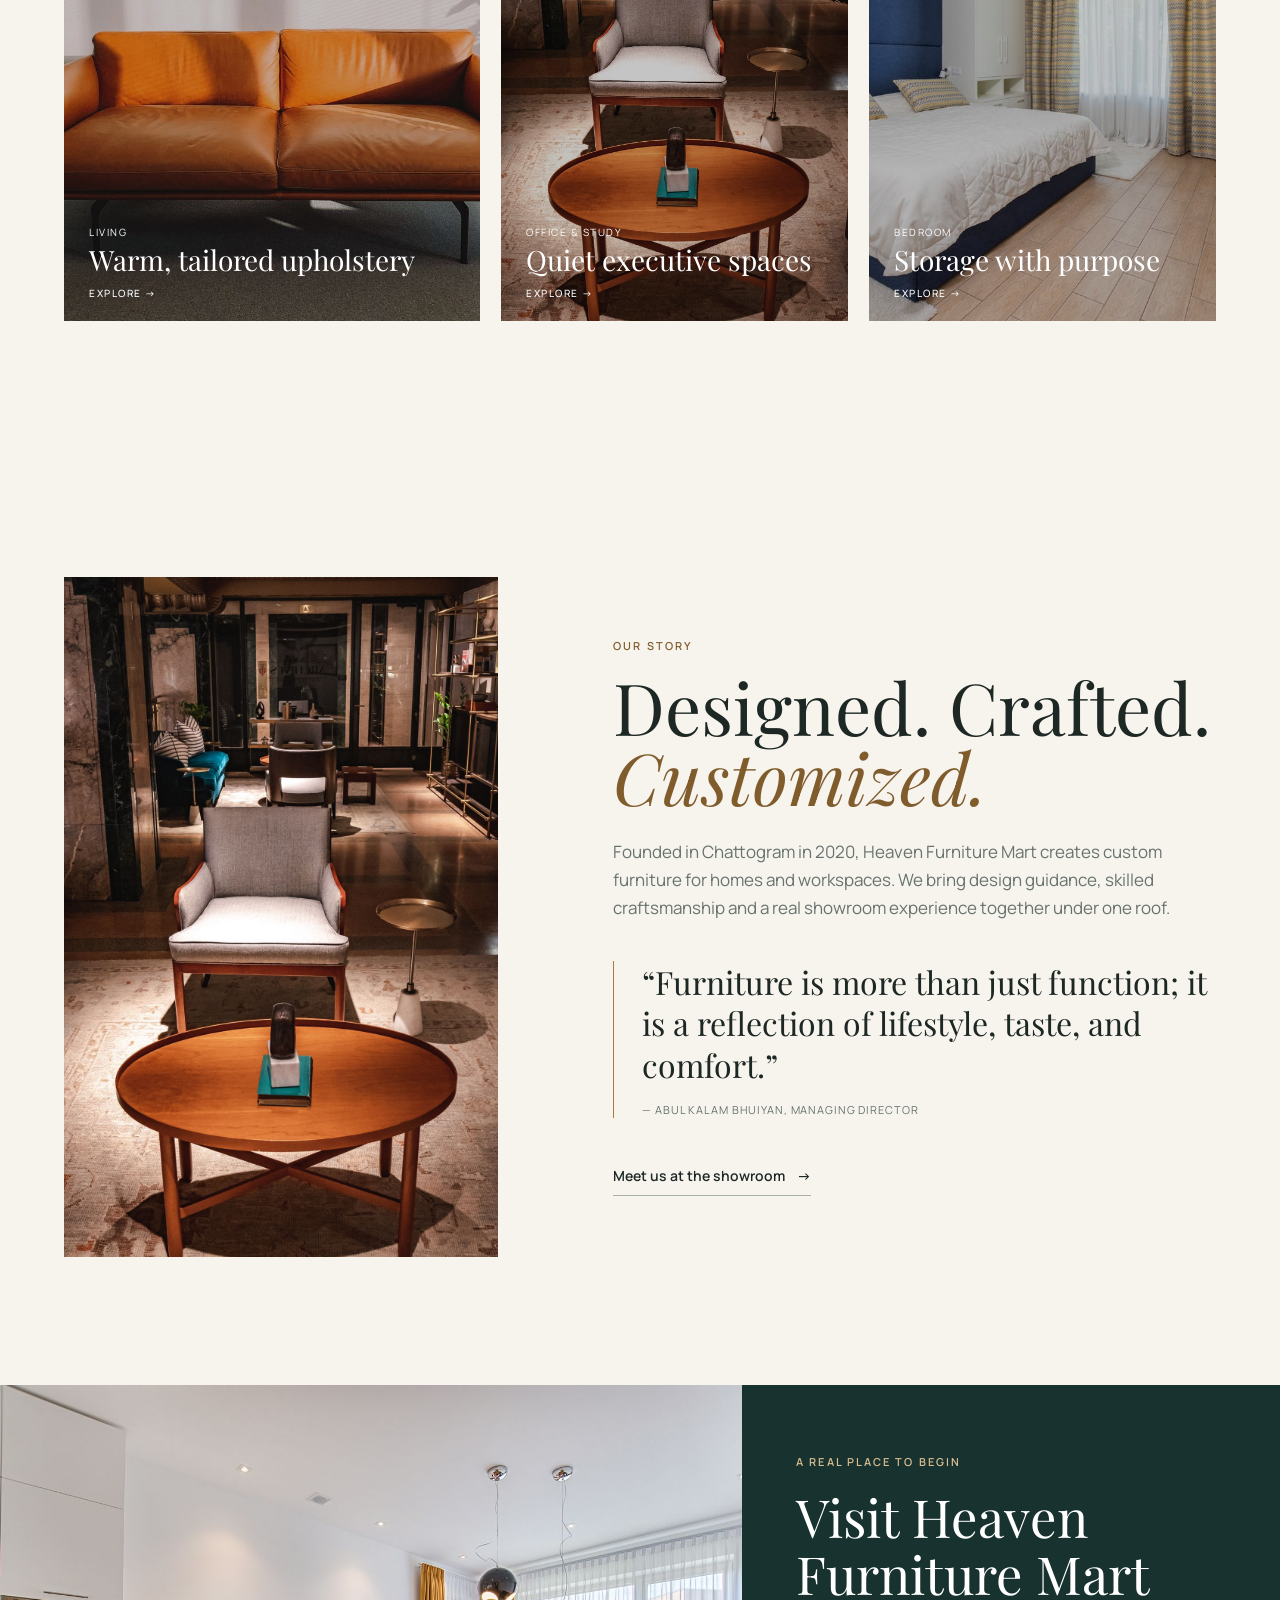
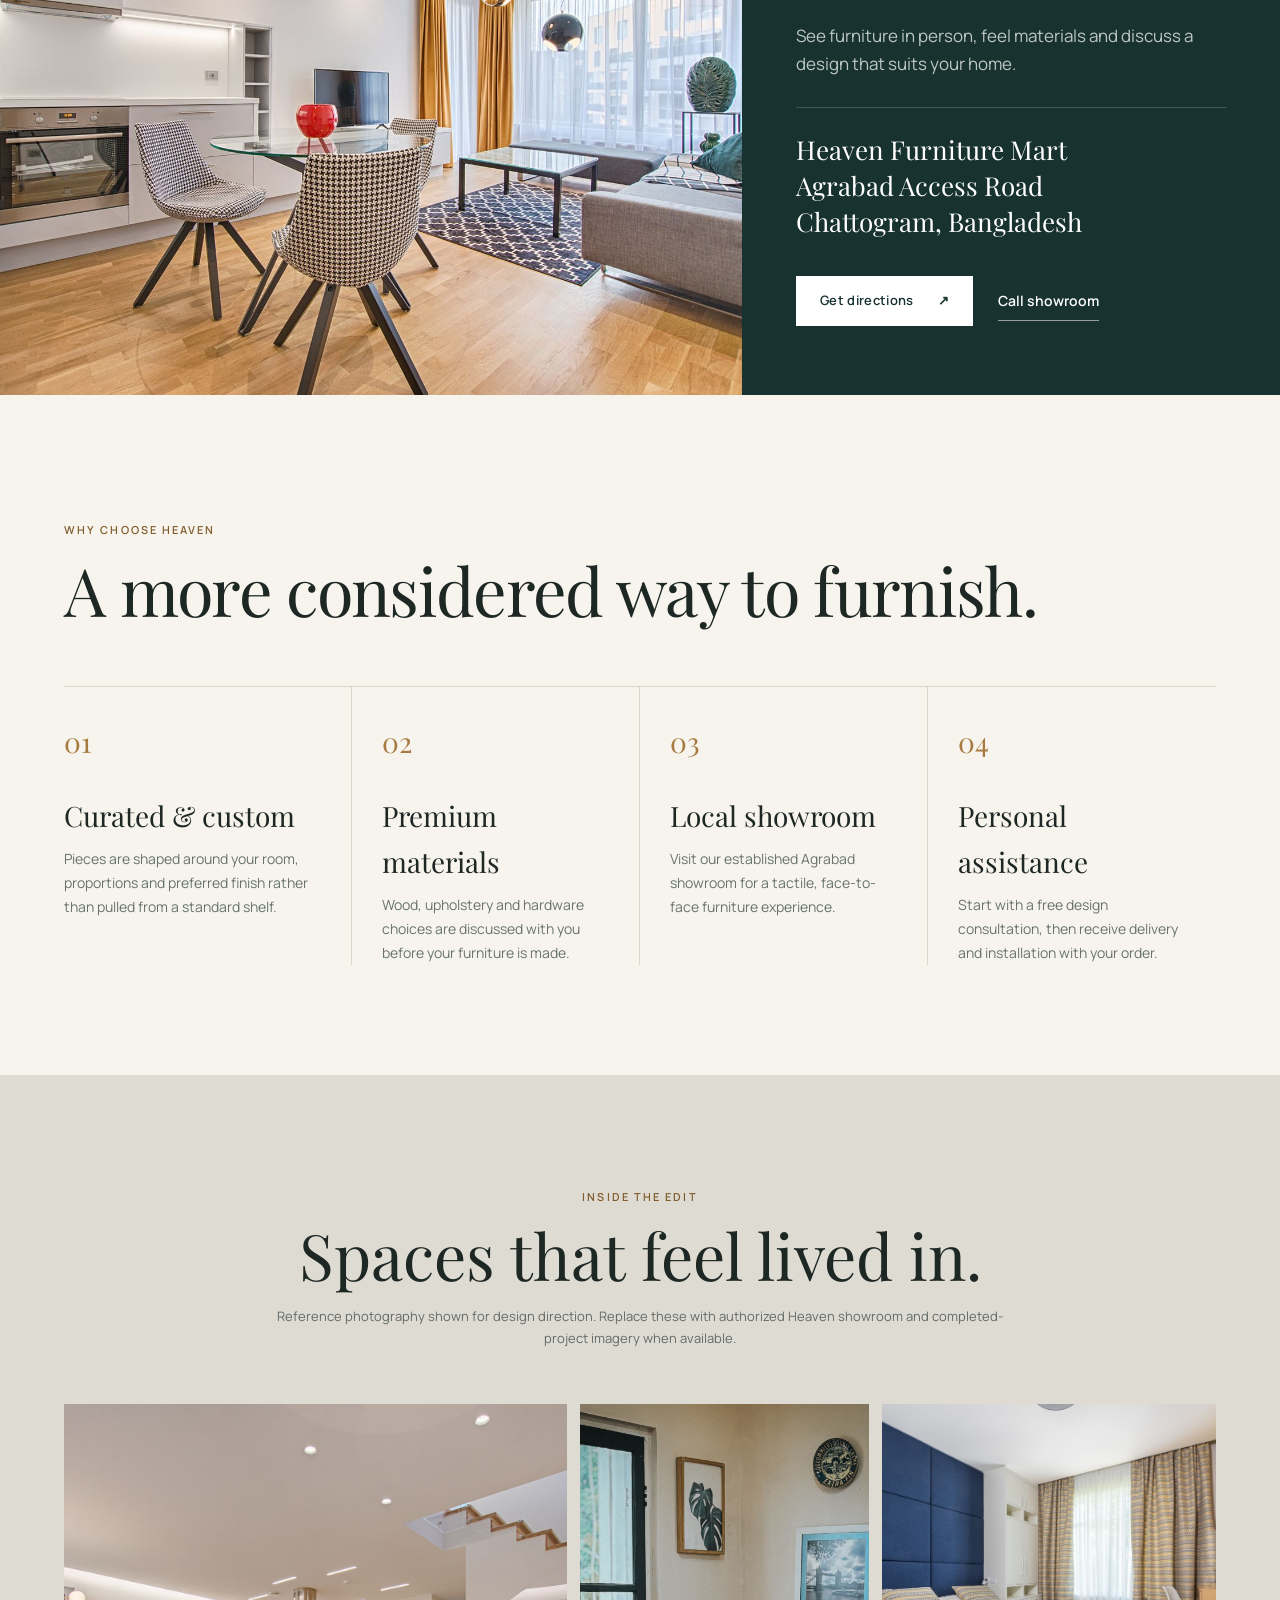
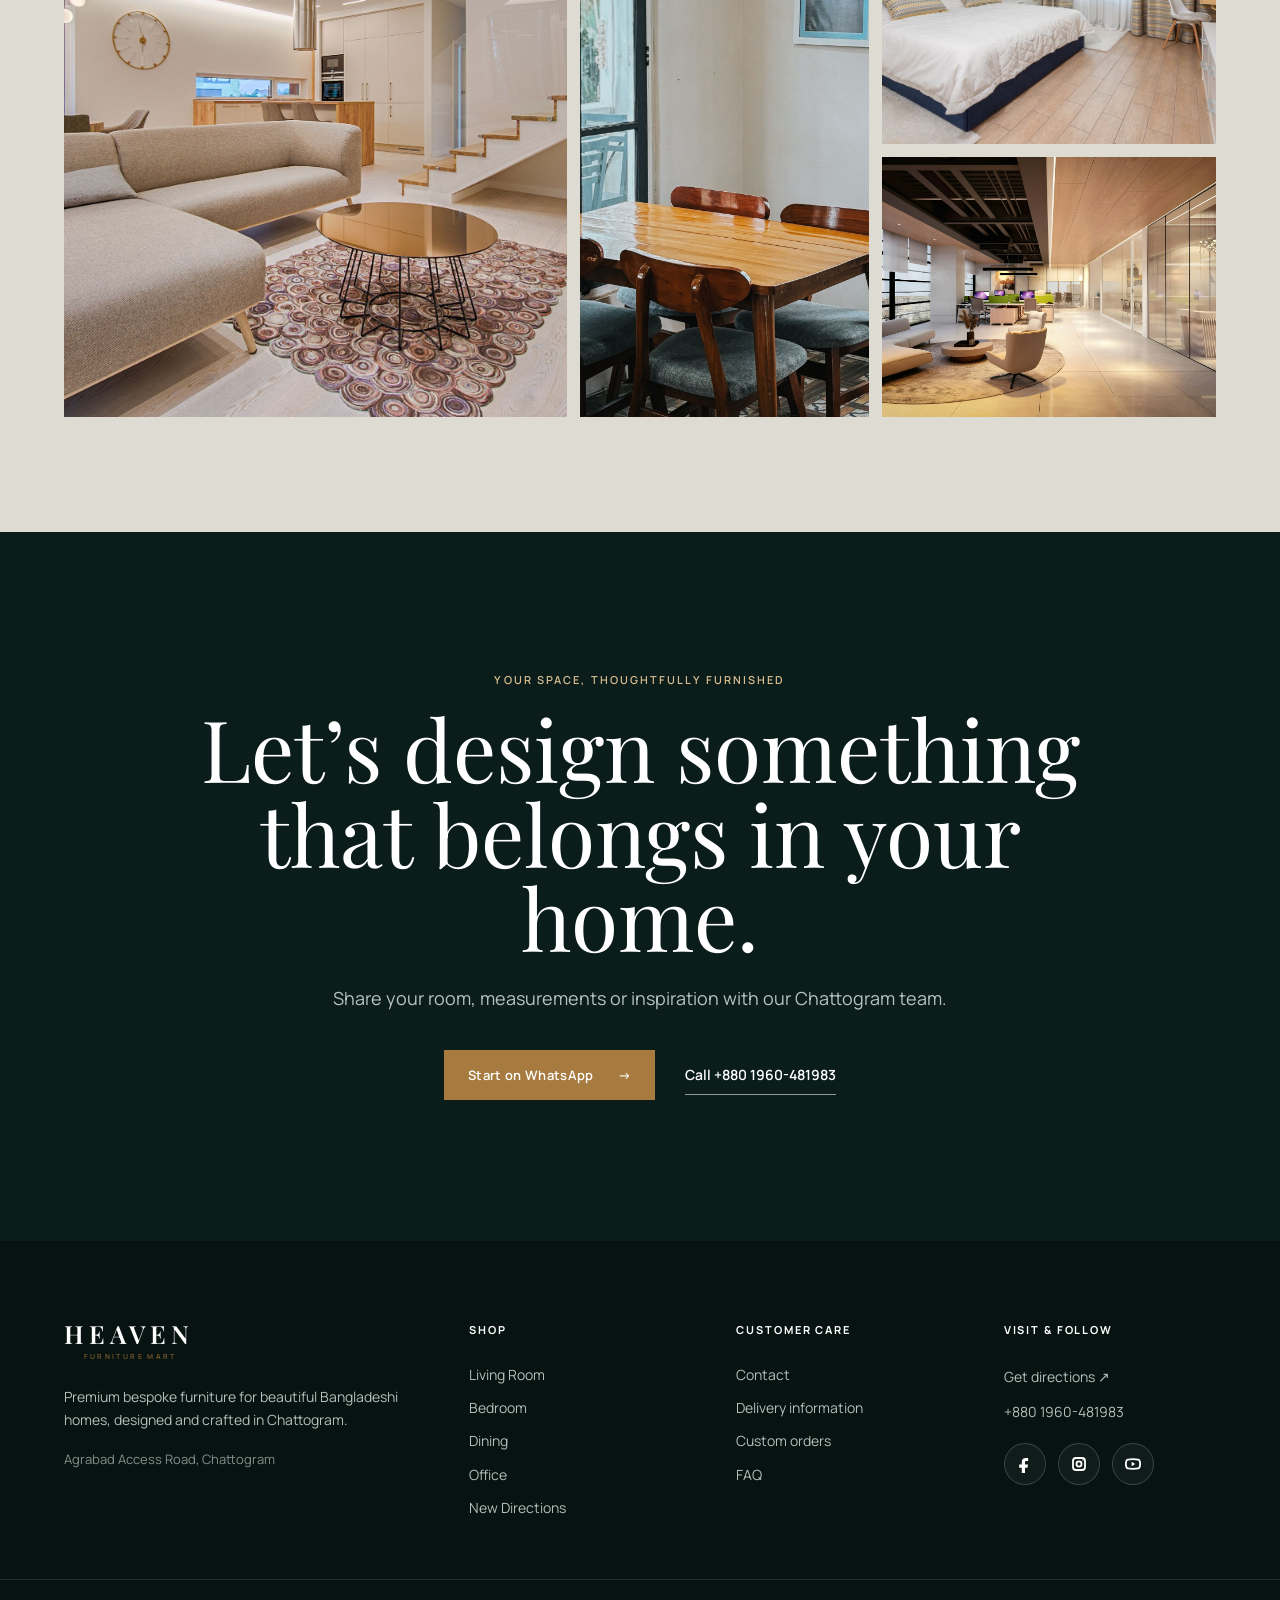
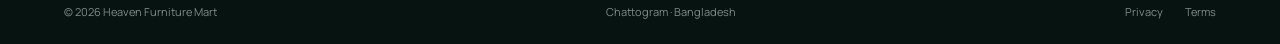
==== commit 5d65f60e: "Add site" ====
--- a/index.html
+++ b/index.html
@@ -129,7 +129,53 @@
     <section class="contact-cta" id="contact" aria-labelledby="contact-title"><div class="contact-cta__inner reveal"><p class="eyebrow eyebrow--light">Your space, thoughtfully furnished</p><h2 id="contact-title">Let’s design something that belongs in your home.</h2><p>Share your room, measurements or inspiration with our Chattogram team.</p><div><a class="button button--brass" href="https://wa.me/8801960481983" target="_blank" rel="noopener">Start on WhatsApp <span>→</span></a><a class="text-link text-link--light" href="tel:+8801960481983">Call +880 1960-481983</a></div></div></section>
   </main>
 
-<footer class="footer"><div class="footer__top"><div class="footer__brand"><a class="brand brand--footer" href="#top" aria-label="Heaven Furniture Mart home"><span class="brand__words"><b>HEAVEN</b><small>FURNITURE MART</small></span></a><p>Premium bespoke furniture for beautiful Bangladeshi homes, designed and crafted in Chattogram.</p><span>Agrabad Access Road, Chattogram</span></div><div class="footer__col"><h3>Shop</h3><a href="living-room-furniture/">Living Room</a><a href="bedroom-furniture/">Bedroom</a><a href="dining-furniture/">Dining</a><a href="office-furniture/">Office</a><a href="#new-arrivals">New Directions</a></div><div class="footer__col"><h3>Customer care</h3><a href="mailto:heavenfurnituremart@gmail.com">Contact</a><a href="#showroom">Delivery information</a><a href="#contact">Custom orders</a><a href="#contact">FAQ</a></div><div class="footer__col"><h3>Visit &amp; follow</h3><a href="https://www.google.com/maps/search/?api=1&amp;query=Heaven+Furniture+Mart+Agrabad+Access+Road+Chattogram" target="_blank" rel="noopener">Get directions ↗</a><a href="tel:+8801960481983">+880 1960-481983</a><a href="https://www.facebook.com/HeavenFurnitureMart" target="_blank" rel="noopener">Facebook ↗</a><a href="https://www.instagram.com/heaven_furniture_ltd" target="_blank" rel="noopener">Instagram ↗</a><a href="https://www.youtube.com/@HeavenFurnitureMart" target="_blank" rel="noopener">YouTube ↗</a></div></div><div class="footer__bottom"><span>© 2026 Heaven Furniture Mart</span><span>Chattogram · Bangladesh</span><div><a href="#">Privacy</a><a href="#">Terms</a></div></div></footer>
+<footer class="footer">
+  <div class="footer__top">
+    <div class="footer__brand">
+      <a class="brand brand--footer" href="#top" aria-label="Heaven Furniture Mart home">
+        <span class="brand__words"><b>HEAVEN</b><small>FURNITURE MART</small></span>
+      </a>
+      <p>Premium bespoke furniture for beautiful Bangladeshi homes, designed and crafted in Chattogram.</p>
+      <span>Agrabad Access Road, Chattogram</span>
+    </div>
+    <div class="footer__col">
+      <h3>Shop</h3>
+      <a href="living-room-furniture/">Living Room</a>
+      <a href="bedroom-furniture/">Bedroom</a>
+      <a href="dining-furniture/">Dining</a>
+      <a href="office-furniture/">Office</a>
+      <a href="#new-arrivals">New Directions</a>
+    </div>
+    <div class="footer__col">
+      <h3>Customer care</h3>
+      <a href="mailto:heavenfurnituremart@gmail.com">Contact</a>
+      <a href="#showroom">Delivery information</a>
+      <a href="#contact">Custom orders</a>
+      <a href="#contact">FAQ</a>
+    </div>
+    <div class="footer__col footer__col--visit">
+      <h3>Visit &amp; follow</h3>
+      <a class="footer__plain-link" href="https://www.google.com/maps/search/?api=1&amp;query=Heaven+Furniture+Mart+Agrabad+Access+Road+Chattogram" target="_blank" rel="noopener">Get directions <span>↗</span></a>
+      <a class="footer__plain-link" href="tel:+8801960481983">+880 1960-481983</a>
+      <div class="footer__socials" aria-label="Social links">
+        <a href="https://www.facebook.com/HeavenFurnitureMart" target="_blank" rel="noopener" aria-label="Facebook">
+          <svg viewBox="0 0 24 24" aria-hidden="true"><path d="M14 8.1h2.2V4.3c-.4-.1-1.7-.2-3.2-.2-3.2 0-5.3 1.9-5.3 5.5v3.1H4.2V17h3.5v7H12v-7h3.4l.6-4.3h-4V10c0-1.2.3-1.9 2-1.9Z"/></svg>
+        </a>
+        <a href="https://www.instagram.com/heaven_furniture_ltd" target="_blank" rel="noopener" aria-label="Instagram">
+          <svg viewBox="0 0 24 24" aria-hidden="true"><rect x="4" y="4" width="16" height="16" rx="4"/><circle cx="12" cy="12" r="3.4"/><circle cx="17.3" cy="6.7" r=".9"/></svg>
+        </a>
+        <a href="https://www.youtube.com/@HeavenFurnitureMart" target="_blank" rel="noopener" aria-label="YouTube">
+          <svg viewBox="0 0 24 24" aria-hidden="true"><path d="M21 8.2a3 3 0 0 0-2.1-2.1C17 5.6 12 5.6 12 5.6s-5 0-6.9.5A3 3 0 0 0 3 8.2 31 31 0 0 0 2.5 12 31 31 0 0 0 3 15.8a3 3 0 0 0 2.1 2.1c1.9.5 6.9.5 6.9.5s5 0 6.9-.5a3 3 0 0 0 2.1-2.1c.4-1.9.5-3.8.5-3.8s0-1.9-.5-3.8Z"/><path d="m10.2 15 4.7-3-4.7-3v6Z"/></svg>
+        </a>
+      </div>
+    </div>
+  </div>
+  <div class="footer__bottom">
+    <span>© 2026 Heaven Furniture Mart</span>
+    <span>Chattogram · Bangladesh</span>
+    <div><a href="#">Privacy</a><a href="#">Terms</a></div>
+  </div>
+</footer>
 
   <dialog class="search-dialog" id="searchDialog"><button class="close-btn" type="button" data-close-dialog aria-label="Close search">×</button><form method="dialog" role="search"><label for="siteSearch">What are you looking for?</label><div><input id="siteSearch" type="search" placeholder="Try “sofa”, “bed” or “dining”" autocomplete="off"><button type="submit" aria-label="Submit search">→</button></div></form><div id="searchResults" class="search-results" aria-live="polite"><p>Popular</p><a href="sofas/">Sofas</a><a href="beds/">Beds</a><a href="dining-furniture/">Dining furniture</a><a href="office-furniture/">Office furniture</a></div></dialog>
   <aside class="cart-drawer" id="cartDrawer" aria-hidden="true" aria-labelledby="cartTitle" inert><div class="drawer__top"><h2 id="cartTitle">Your selection</h2><button class="close-btn" type="button" data-close-cart aria-label="Close cart">×</button></div><div class="cart-empty"><span>0</span><h3>Your selection is empty</h3><p>Heaven furniture is made to order. Save inspiration or contact our team for a custom quotation.</p><a class="button button--dark" href="#collections" data-close-cart>Explore furniture</a></div></aside>
--- a/styles.css
+++ b/styles.css
@@ -164,3 +164,52 @@
 .catalog-main{padding-top:0}
 .catalog-nav .brand{min-width:210px}
 @media(max-width:900px){.catalog-nav{height:70px;padding:0 16px}.catalog-nav .brand{min-width:0}}
+
+/* Mobile showroom and footer corrections */
+.footer__col--visit { gap: 12px; }
+.footer__plain-link span { display: inline-block; transition: transform .25s var(--ease); }
+.footer__plain-link:hover span { transform: translate(2px, -2px); }
+.footer__socials { display: flex; align-items: center; gap: 12px; margin-top: 8px; }
+.footer__socials a { width: 42px; height: 42px; border: 1px solid rgba(255,255,255,.18); border-radius: 50%; display: inline-flex; align-items: center; justify-content: center; color: #fff; background: rgba(255,255,255,.04); transition: background .25s, border-color .25s, color .25s, transform .25s; }
+.footer__socials a:hover { background: #d2ad79; border-color: #d2ad79; color: #061311; transform: translateY(-3px); }
+.footer__socials svg { width: 18px; height: 18px; fill: currentColor; stroke: currentColor; stroke-width: 1.8; }
+.footer__socials svg path,
+.footer__socials svg rect,
+.footer__socials svg circle { vector-effect: non-scaling-stroke; }
+.footer__socials a:first-child svg { stroke-width: 0; }
+.footer__socials a:last-child svg path:first-child { fill: none; }
+.footer__socials a:last-child svg path:last-child { stroke-width: 0; }
+
+@media(max-width:900px){
+  .showroom { grid-template-columns: 1fr; min-height: 0; }
+  .showroom__media { height: 430px; }
+  .showroom__media img { width: 100%; height: 100%; object-fit: cover; }
+  .showroom__panel { padding: 52px 28px 60px; }
+  .showroom address { font-size: 24px; line-height: 1.35; }
+  .showroom__actions { align-items: flex-start; gap: 18px; }
+  .footer__top { grid-template-columns: 1.2fr 1fr; }
+  .footer__col--visit { grid-column: 2; }
+}
+
+@media(max-width:560px){
+  html, body { overflow-x: hidden; }
+  .showroom { display: block; }
+  .showroom__media { height: 300px; }
+  .showroom__panel { padding: 38px 21px 48px; text-align: left; }
+  .showroom h2 { font-size: 36px; line-height: 1.08; max-width: 330px; }
+  .showroom__panel > p:not(.eyebrow) { font-size: 15px; line-height: 1.6; max-width: 330px; }
+  .showroom address { font-size: 20px; line-height: 1.38; margin-top: 20px; padding-top: 22px; max-width: 330px; }
+  .showroom__actions { flex-direction: column; align-items: stretch; gap: 14px; margin-top: 30px; }
+  .showroom__actions .button,
+  .showroom__actions .text-link { width: 100%; justify-content: center; text-align: center; }
+  .footer__top { grid-template-columns: 1fr; gap: 34px; padding: 54px 22px 44px; text-align: center; }
+  .footer__brand,
+  .footer__col,
+  .footer__col--visit { grid-column: auto; align-items: center; }
+  .footer__brand > p { margin-left: auto; margin-right: auto; }
+  .footer__socials { justify-content: center; margin-top: 10px; }
+  .footer__bottom { align-items: center; flex-direction: column; justify-content: center; gap: 12px; padding: 24px 22px 28px; text-align: center; }
+  .footer__bottom div { justify-content: center; gap: 20px; }
+}
+.footer__socials a:nth-child(2) svg { fill: none; }
+.footer__socials a:nth-child(2) svg circle:last-child { fill: currentColor; stroke: none; }
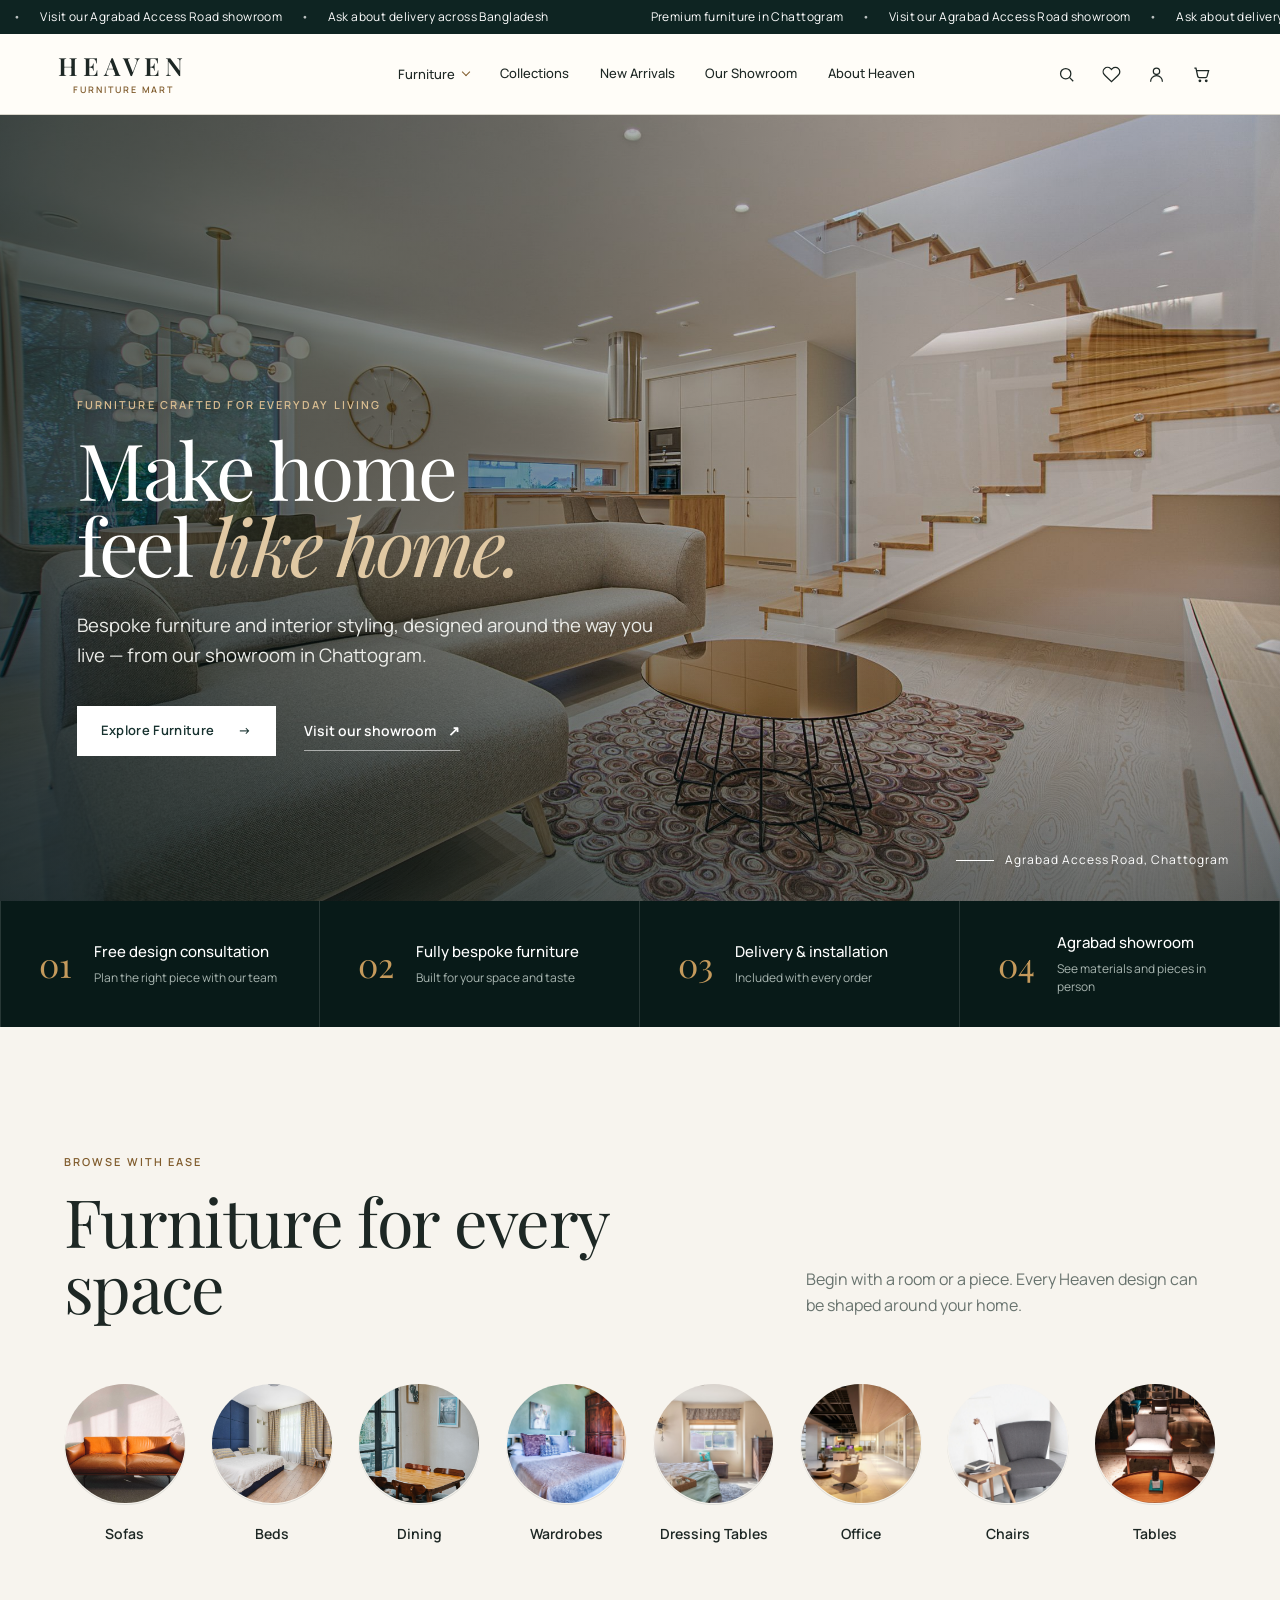
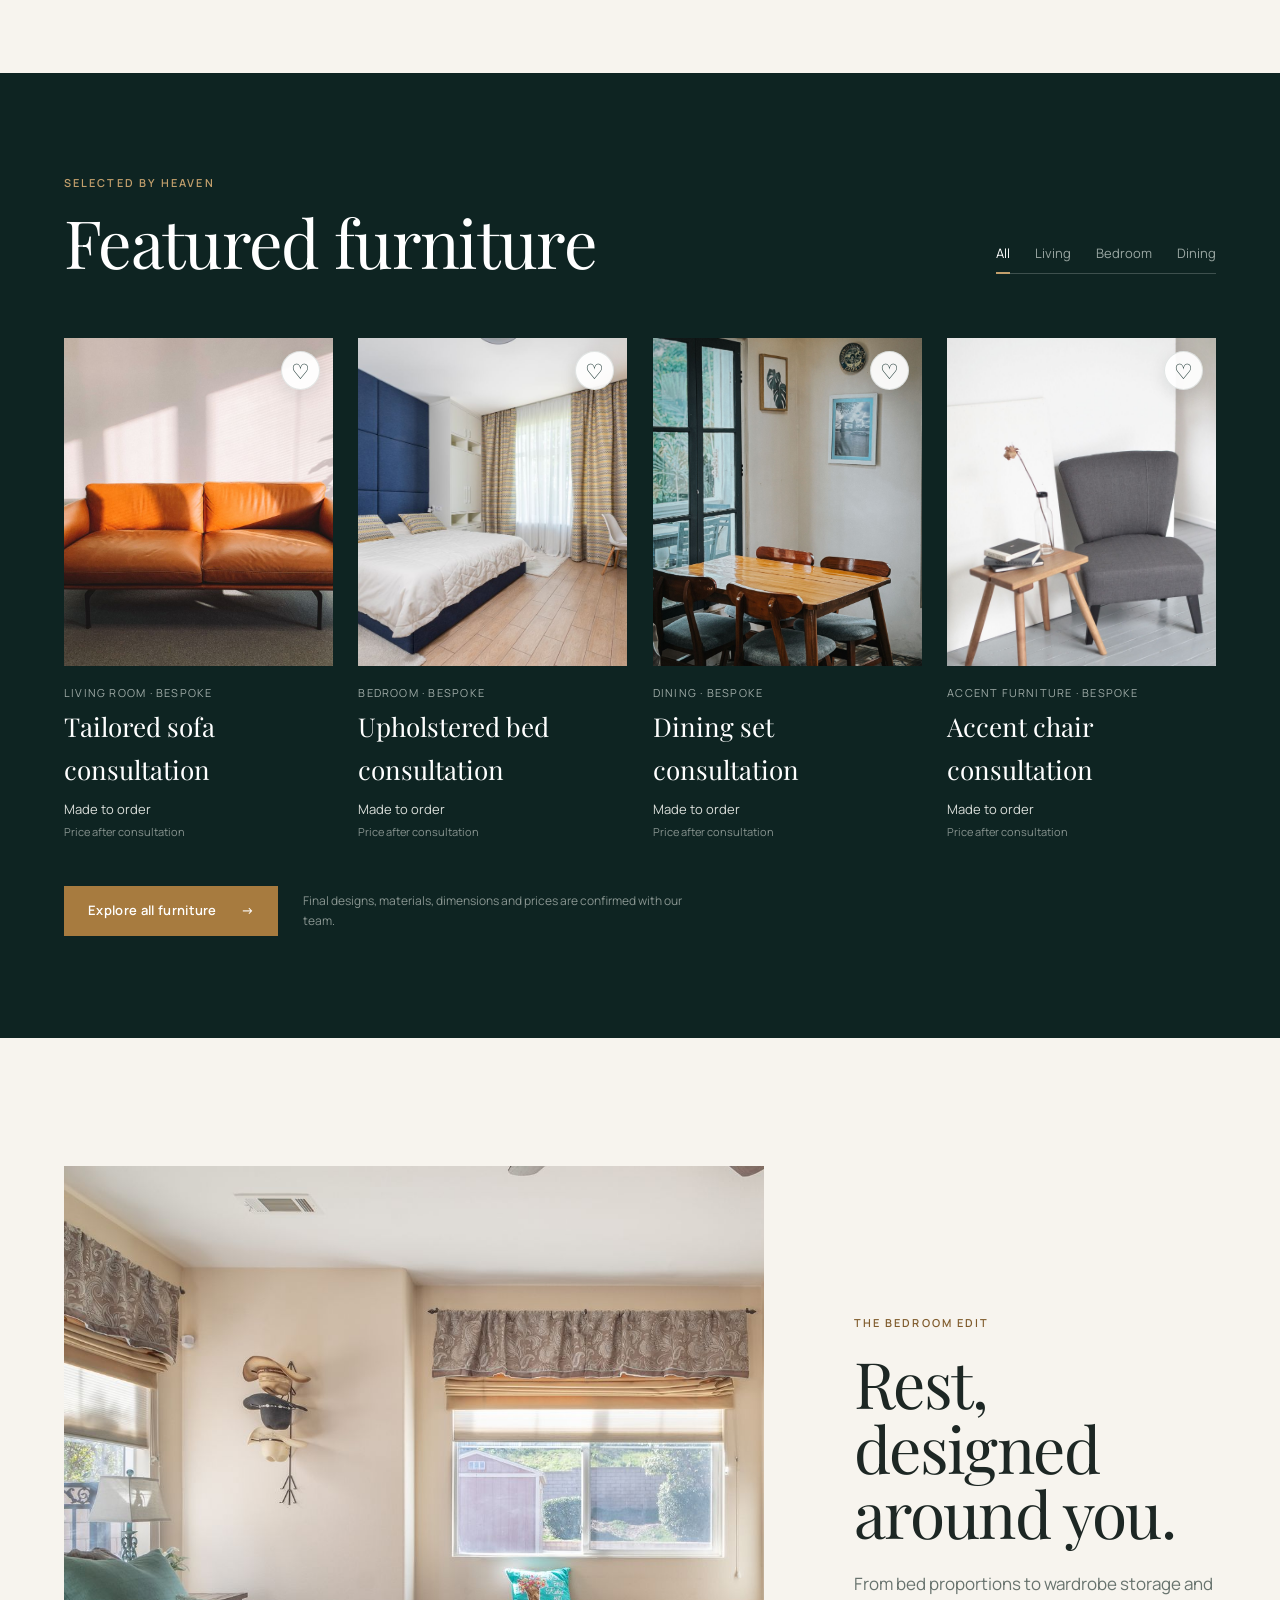
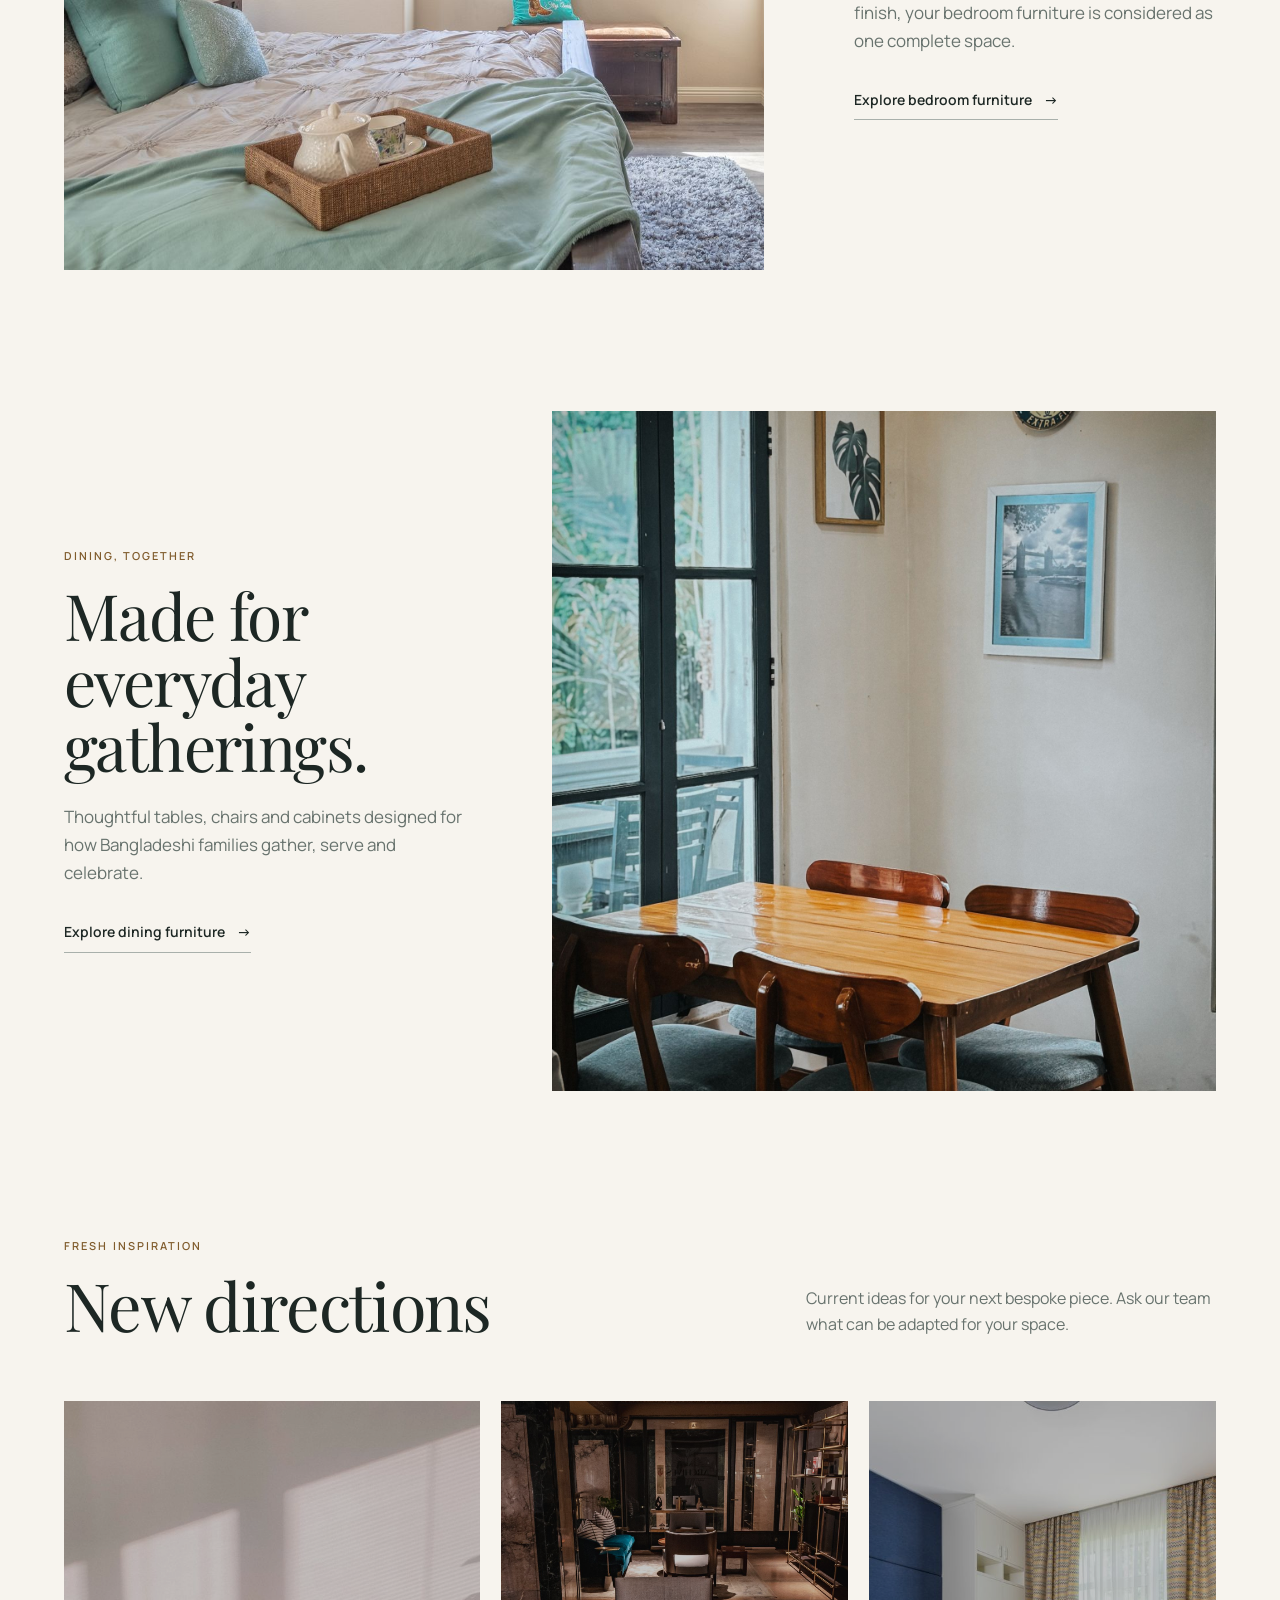
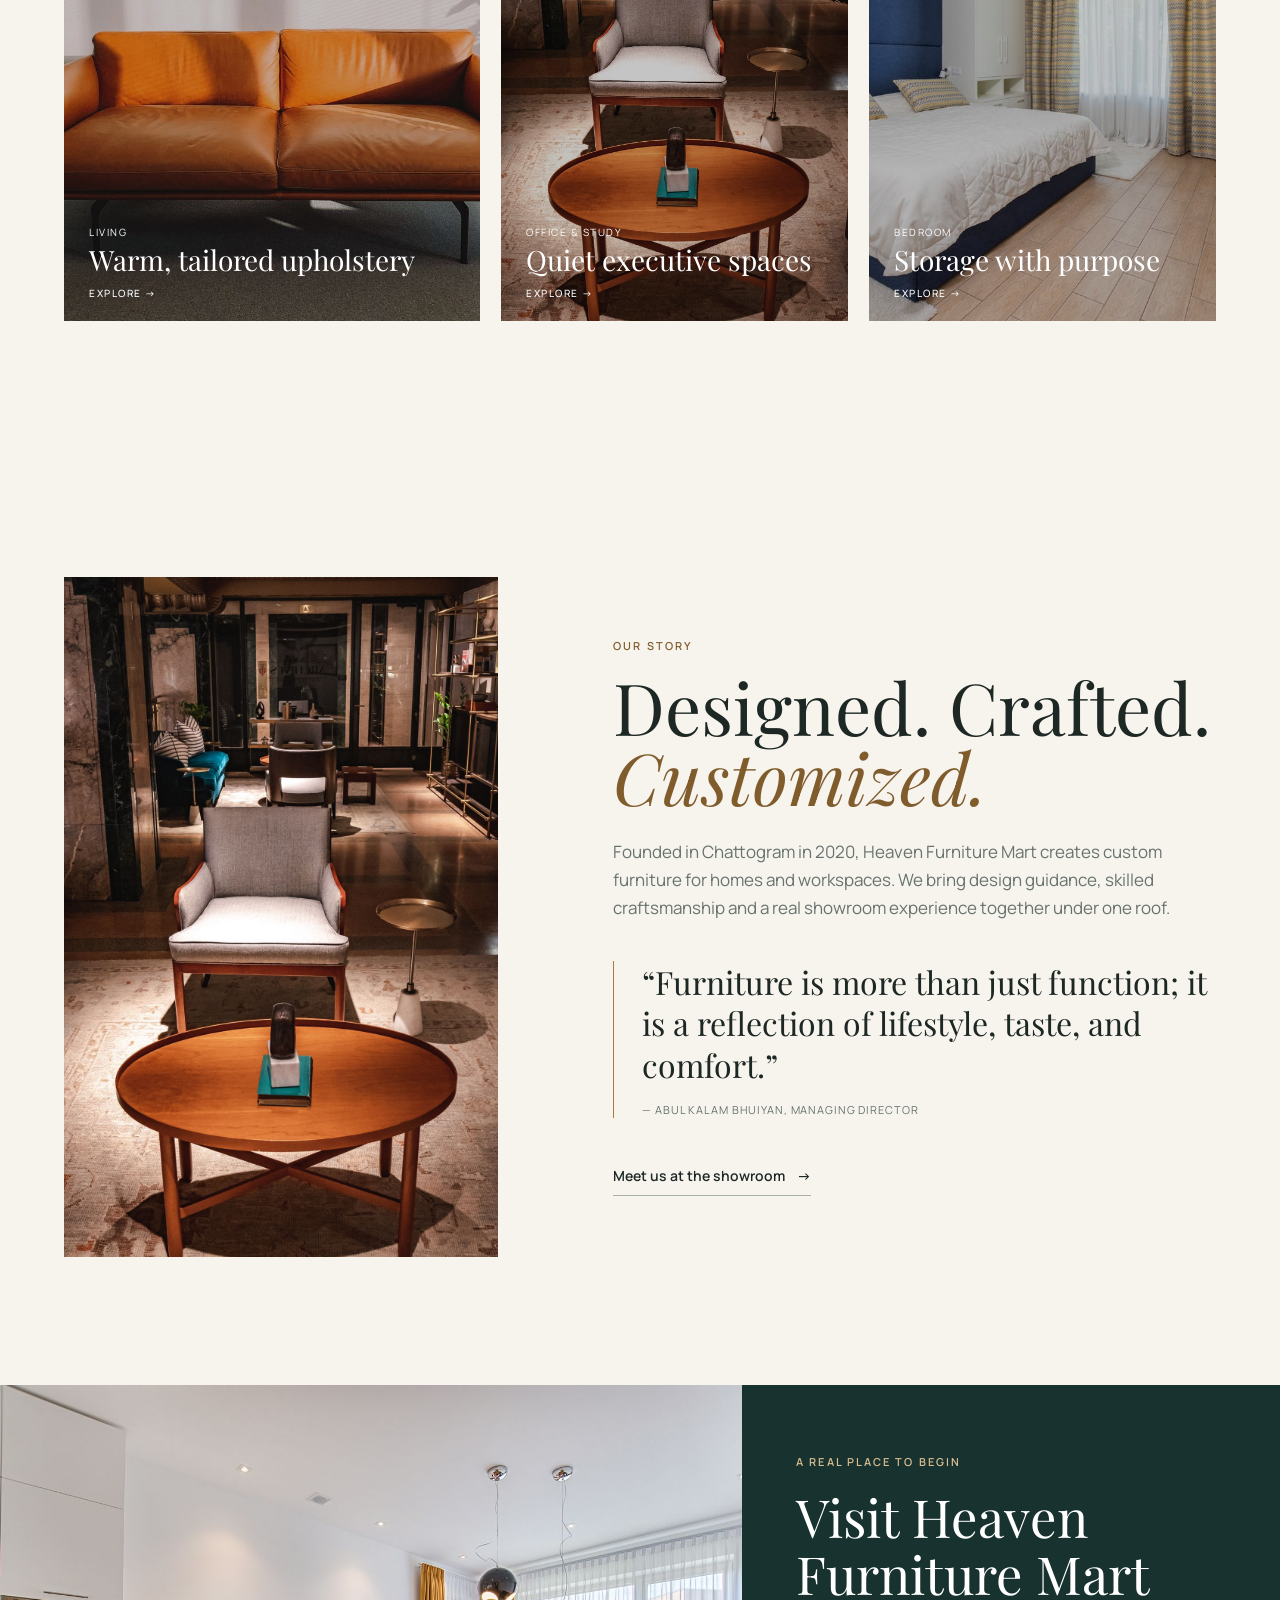
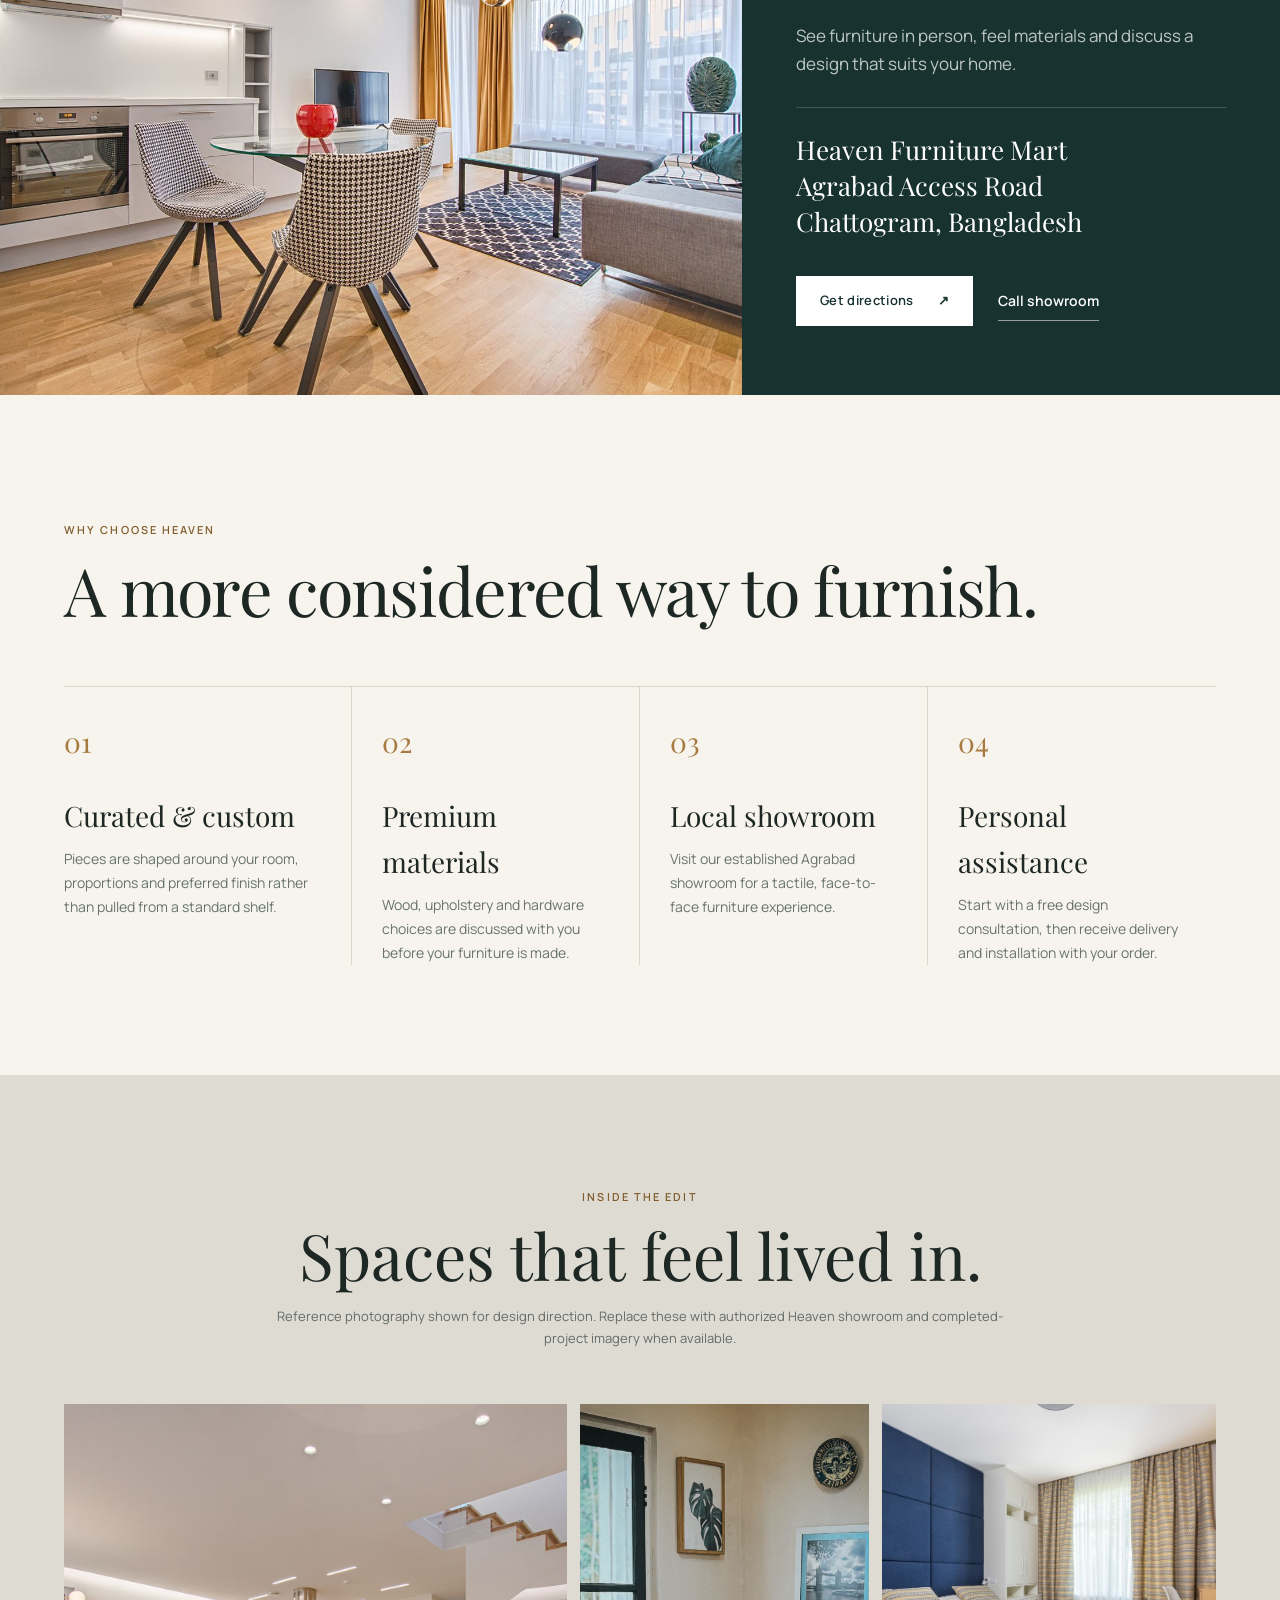
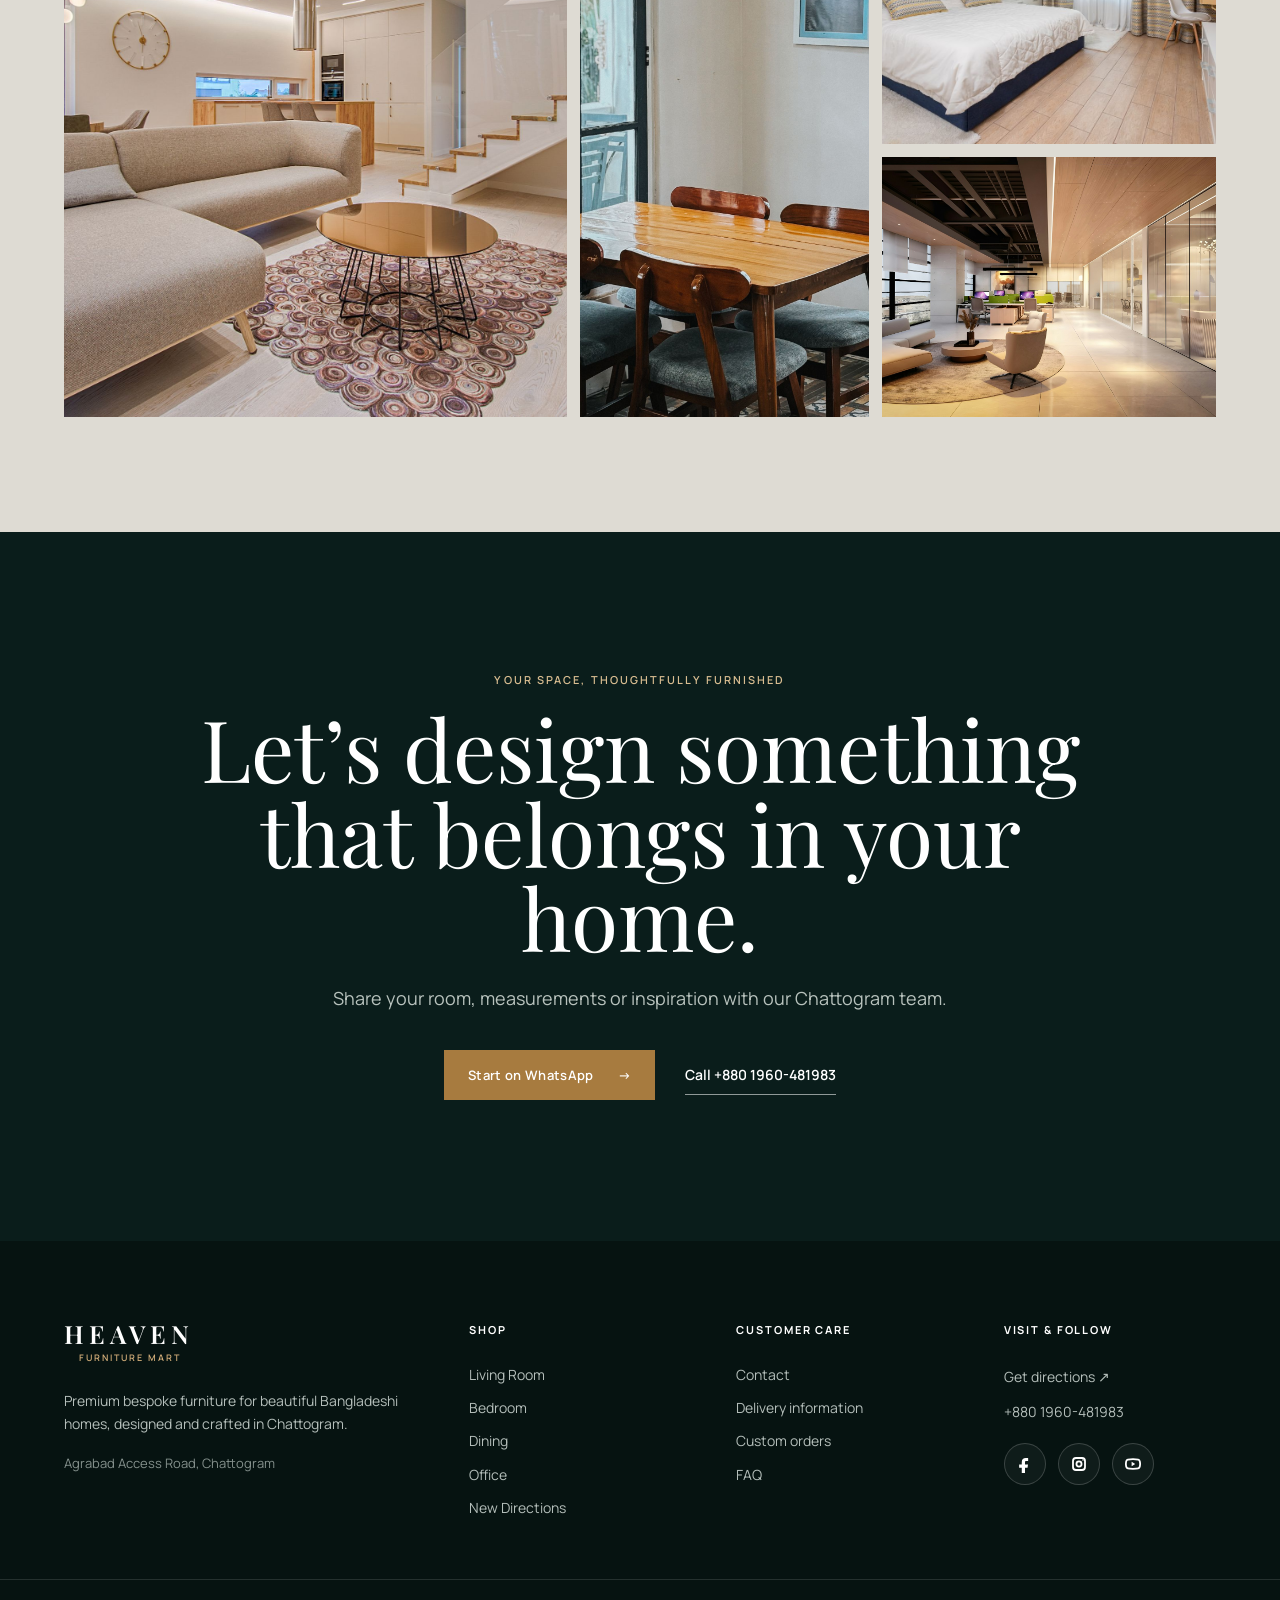
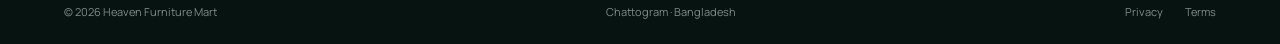
==== commit 46d199c7: "Update" ====
--- a/index.html
+++ b/index.html
@@ -21,6 +21,12 @@
   </script>
 </head>
 <body id="top">
+  <div class="site-loader" id="siteLoader" aria-hidden="true">
+    <div class="site-loader__brand">
+      <span>HEAVEN</span>
+      <small>FURNITURE MART</small>
+    </div>
+  </div>
   <a class="skip-link" href="#main">Skip to main content</a>
   <div class="utility-bar" role="note" aria-label="Heaven Furniture Mart information">
     <div class="utility-bar__track">
--- a/styles.css
+++ b/styles.css
@@ -212,4 +212,54 @@
   .footer__bottom div { justify-content: center; gap: 20px; }
 }
 .footer__socials a:nth-child(2) svg { fill: none; }
-.footer__socials a:nth-child(2) svg circle:last-child { fill: currentColor; stroke: none; }+.footer__socials a:nth-child(2) svg circle:last-child { fill: currentColor; stroke: none; }
+/* Footer logo centering fix */
+@media(max-width:560px){
+  .footer__brand { display: flex; flex-direction: column; align-items: center; text-align: center; }
+  .footer .brand,
+  .footer .brand--footer { width: fit-content; min-width: 0; margin-left: auto; margin-right: auto; justify-content: center; }
+  .footer .brand__words { align-items: center; margin-left: auto; margin-right: auto; text-align: center; }
+}
+/* Brand legibility and marquee contrast */
+.utility-bar,
+.utility-bar__track,
+.utility-bar__track > span { color: #fff; }
+.utility-bar__track i { color: rgba(255,255,255,.72); }
+.brand__words small { font-size: 9px; line-height: 1.2; letter-spacing: .22em; color: var(--secondary-dark); text-indent: .22em; }
+.brand--footer .brand__words small,
+.footer .brand__words small { font-size: 9px; color: #d2ad79; }
+
+@media(max-width:900px){
+  .brand__words small { display: block; font-size: 8px; letter-spacing: .2em; margin-top: 6px; }
+}
+
+@media(max-width:560px){
+  .brand__words small { display: block; font-size: 7.5px; letter-spacing: .18em; }
+  .footer .brand__words small { font-size: 8.5px; }
+}
+/* Entry loader */
+body.is-loading { overflow: hidden; }
+.site-loader { position: fixed; inset: 0; z-index: 9999; display: grid; place-items: center; background: linear-gradient(135deg, #061311 0%, #12302d 48%, #c39a63 145%); color: #fff; opacity: 1; visibility: visible; transition: opacity .75s var(--ease), visibility .75s var(--ease); }
+.site-loader::after { content: ""; position: absolute; inset: 22px; border: 1px solid rgba(255,255,255,.16); pointer-events: none; }
+.site-loader__brand { position: relative; display: flex; flex-direction: column; align-items: center; text-align: center; transform: translateY(10px); opacity: 0; animation: loaderBrandIn .85s var(--ease) .12s forwards; }
+.site-loader__brand span { font-family: var(--serif); font-size: 44px; line-height: 1; font-weight: 600; letter-spacing: .22em; text-indent: .22em; }
+.site-loader__brand small { margin-top: 13px; color: #d2ad79; font-size: 10px; line-height: 1.2; font-weight: 600; letter-spacing: .32em; text-indent: .32em; }
+.site-loader.is-hidden { opacity: 0; visibility: hidden; pointer-events: none; }
+@keyframes loaderBrandIn { to { opacity: 1; transform: translateY(0); } }
+
+@media(max-width:560px){
+  .site-loader::after { inset: 16px; }
+  .site-loader__brand span { font-size: 31px; letter-spacing: .18em; text-indent: .18em; }
+  .site-loader__brand small { font-size: 8.5px; letter-spacing: .24em; text-indent: .24em; }
+}
+
+@media(prefers-reduced-motion:reduce){
+  .site-loader,
+  .site-loader__brand { animation: none; transition: none; opacity: 1; transform: none; }
+  .site-loader.is-hidden { opacity: 0; visibility: hidden; }
+}
+/* Desktop hero balance */
+@media(min-width:901px){
+  .hero__content { padding-bottom: clamp(145px, 16vh, 210px); }
+  .hero__slide .hero__content { bottom: 0; }
+}
